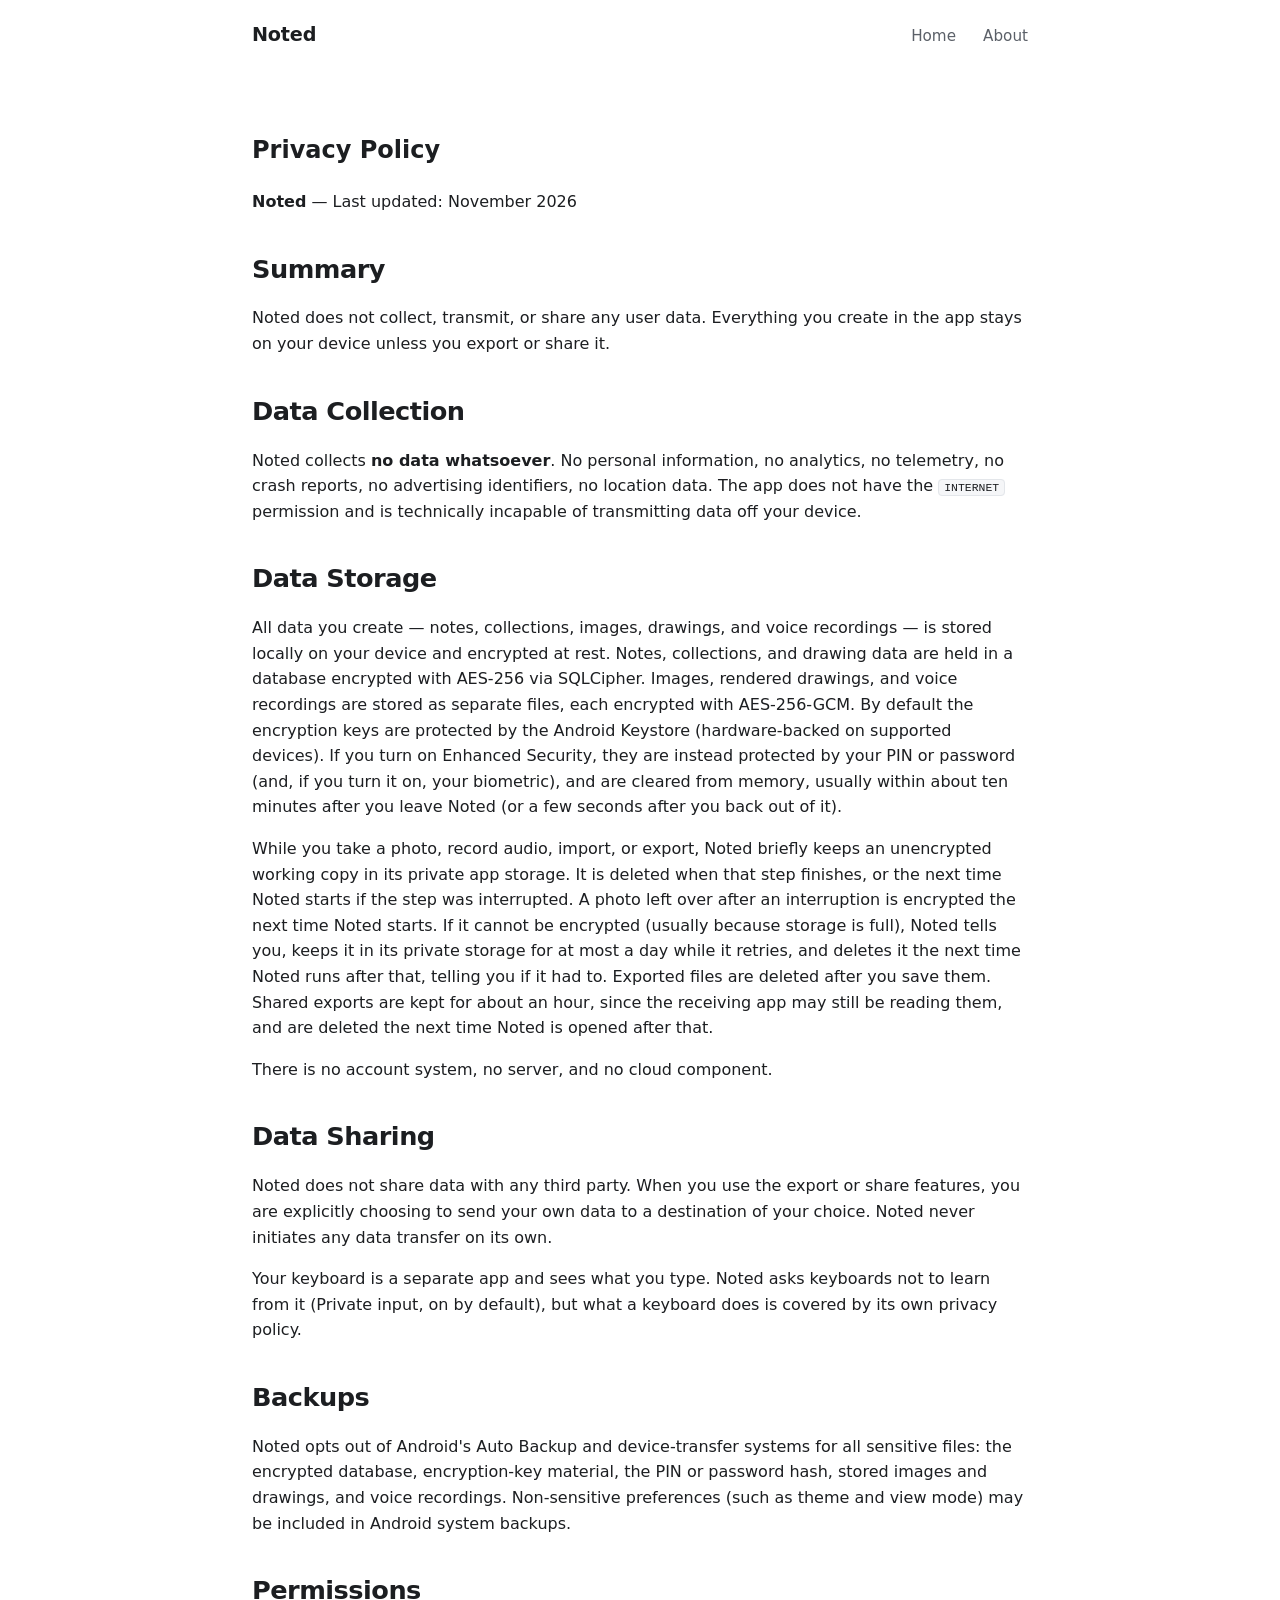
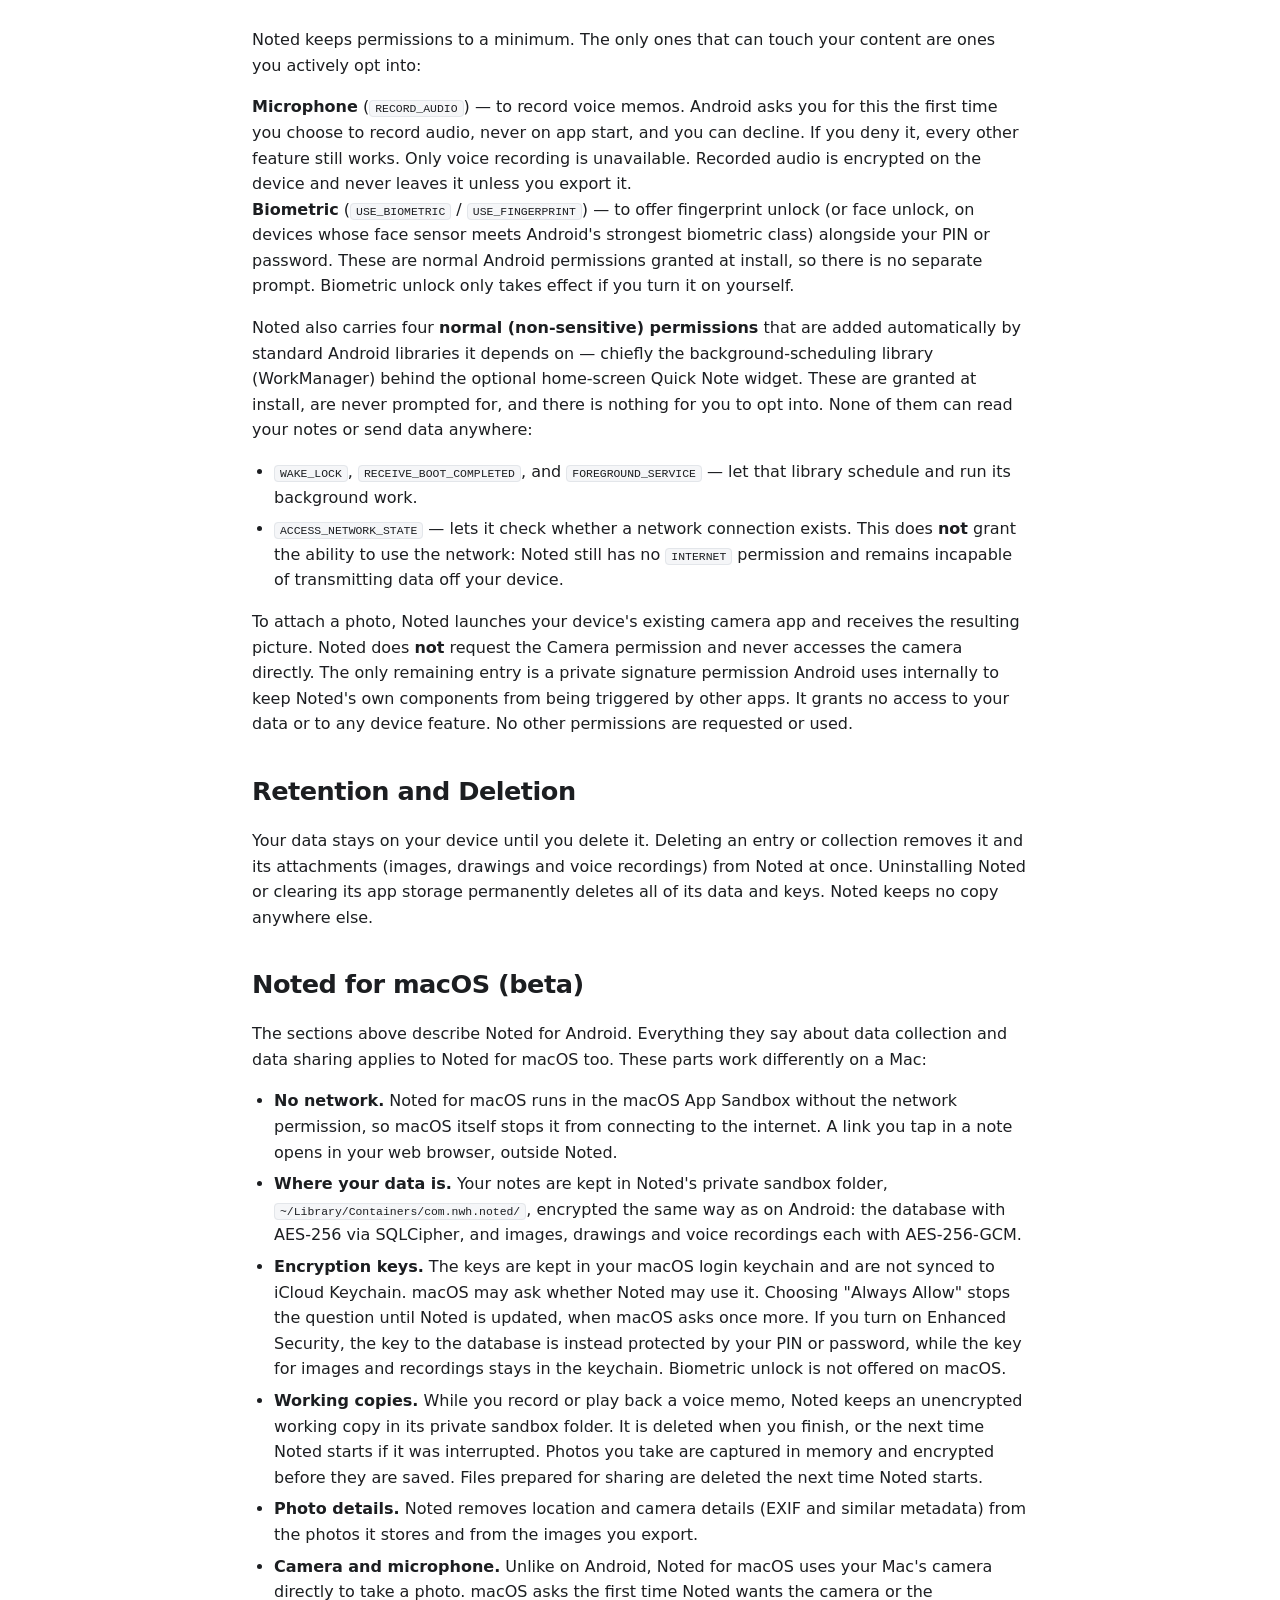
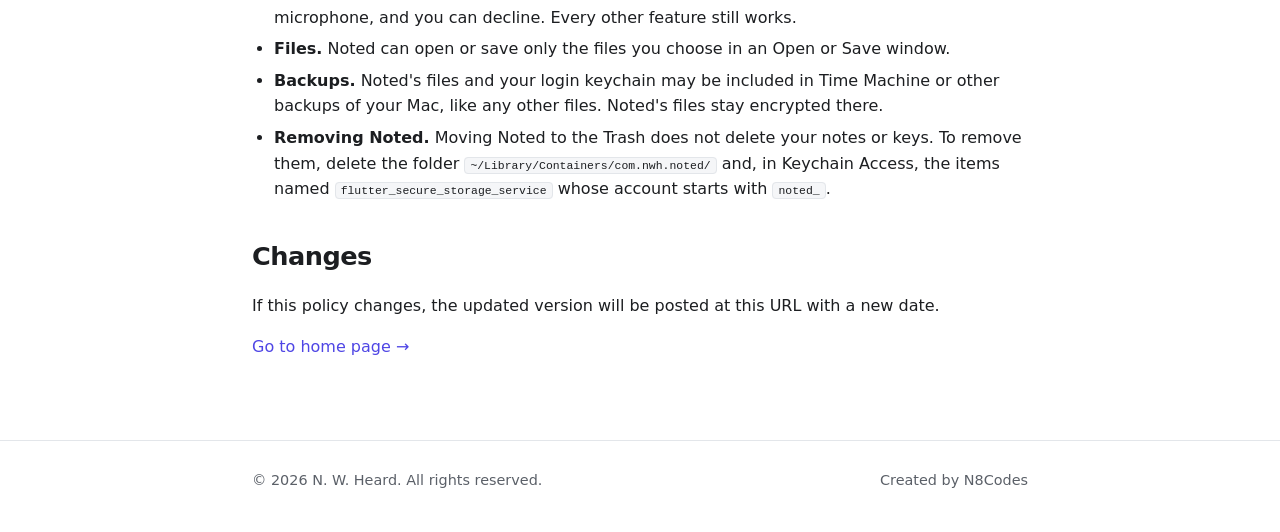
==== index.html @ 612a46be "Published the Noted for macOS beta and its privacy policy section" ====
<!DOCTYPE html>
<html lang="en">
<head>
    <meta charset="UTF-8">
    <meta name="viewport" content="width=device-width, initial-scale=1.0">
    <title>Noted - Privacy Policy</title>
    <meta name="description" content="Noted collects no data. Everything you create stays encrypted on your device — no analytics, no telemetry, no server, no cloud.">
    <link rel="icon" type="image/png" href="icon.png">
    <link rel="apple-touch-icon" href="icon.png">
    <meta name="theme-color" content="#4f46e5">
    <link rel="canonical" href="https://n8codes.github.io/noted-site/">
    <meta property="og:type" content="website">
    <meta property="og:site_name" content="Noted">
    <meta property="og:title" content="Noted — Privacy Policy">
    <meta property="og:description" content="Noted collects no data. Everything you create stays encrypted on your device — no analytics, no telemetry, no server, no cloud.">
    <meta property="og:url" content="https://n8codes.github.io/noted-site/">
    <link rel="stylesheet" href="styles.css">
</head>
<body>
    <header class="container">
        <nav class="nav">
            <a class="brand" href="home.html">Noted</a>
            <div class="links">
                <a href="home.html">Home</a>
                <a href="about.html">About</a>
            </div>
        </nav>
    </header>

    <main>
        <div class="container prose">
            <section>
                <h1>Privacy Policy</h1>
                <p><strong>Noted</strong> — Last updated: November 2026</p>

                <h2>Summary</h2>
                <p>Noted does not collect, transmit, or share any user data. Everything you create in the app stays on your device unless you export or share it.</p>

                <h2>Data Collection</h2>
                <p>Noted collects <strong>no data whatsoever</strong>. No personal information, no analytics, no telemetry, no crash reports, no advertising identifiers, no location data. The app does not have the <code>INTERNET</code> permission and is technically incapable of transmitting data off your device.</p>

                <h2>Data Storage</h2>
                <p>All data you create — notes, collections, images, drawings, and voice recordings — is stored locally on your device and encrypted at rest. Notes, collections, and drawing data are held in a database encrypted with AES-256 via SQLCipher. Images, rendered drawings, and voice recordings are stored as separate files, each encrypted with AES-256-GCM. By default the encryption keys are protected by the Android Keystore (hardware-backed on supported devices). If you turn on Enhanced Security, they are instead protected by your PIN or password (and, if you turn it on, your biometric), and are cleared from memory, usually within about ten minutes after you leave Noted (or a few seconds after you back out of it).</p>
                <p>While you take a photo, record audio, import, or export, Noted briefly keeps an unencrypted working copy in its private app storage. It is deleted when that step finishes, or the next time Noted starts if the step was interrupted. A photo left over after an interruption is encrypted the next time Noted starts. If it cannot be encrypted (usually because storage is full), Noted tells you, keeps it in its private storage for at most a day while it retries, and deletes it the next time Noted runs after that, telling you if it had to. Exported files are deleted after you save them. Shared exports are kept for about an hour, since the receiving app may still be reading them, and are deleted the next time Noted is opened after that.</p>
                <p>There is no account system, no server, and no cloud component.</p>

                <h2>Data Sharing</h2>
                <p>Noted does not share data with any third party. When you use the export or share features, you are explicitly choosing to send your own data to a destination of your choice. Noted never initiates any data transfer on its own.</p>
                <p>Your keyboard is a separate app and sees what you type. Noted asks keyboards not to learn from it (Private input, on by default), but what a keyboard does is covered by its own privacy policy.</p>

                <h2>Backups</h2>
                <p>Noted opts out of Android's Auto Backup and device-transfer systems for all sensitive files: the encrypted database, encryption-key material, the PIN or password hash, stored images and drawings, and voice recordings. Non-sensitive preferences (such as theme and view mode) may be included in Android system backups.</p>

                <h2>Permissions</h2>
                <p>Noted keeps permissions to a minimum. The only ones that can touch your content are ones you actively opt into:</p>
                <p><strong>Microphone</strong> (<code>RECORD_AUDIO</code>) — to record voice memos. Android asks you for this the first time you choose to record audio, never on app start, and you can decline. If you deny it, every other feature still works. Only voice recording is unavailable. Recorded audio is encrypted on the device and never leaves it unless you export it.<br>
                <strong>Biometric</strong> (<code>USE_BIOMETRIC</code> / <code>USE_FINGERPRINT</code>) — to offer fingerprint unlock (or face unlock, on devices whose face sensor meets Android's strongest biometric class) alongside your PIN or password. These are normal Android permissions granted at install, so there is no separate prompt. Biometric unlock only takes effect if you turn it on yourself.</p>
                <p>Noted also carries four <strong>normal (non-sensitive) permissions</strong> that are added automatically by standard Android libraries it depends on — chiefly the background-scheduling library (WorkManager) behind the optional home-screen Quick Note widget. These are granted at install, are never prompted for, and there is nothing for you to opt into. None of them can read your notes or send data anywhere:</p>
                <ul>
                    <li><code>WAKE_LOCK</code>, <code>RECEIVE_BOOT_COMPLETED</code>, and <code>FOREGROUND_SERVICE</code> — let that library schedule and run its background work.</li>
                    <li><code>ACCESS_NETWORK_STATE</code> — lets it check whether a network connection exists. This does <strong>not</strong> grant the ability to use the network: Noted still has no <code>INTERNET</code> permission and remains incapable of transmitting data off your device.</li>
                </ul>
                <p>To attach a photo, Noted launches your device's existing camera app and receives the resulting picture. Noted does <strong>not</strong> request the Camera permission and never accesses the camera directly. The only remaining entry is a private signature permission Android uses internally to keep Noted's own components from being triggered by other apps. It grants no access to your data or to any device feature. No other permissions are requested or used.</p>

                <h2>Retention and Deletion</h2>
                <p>Your data stays on your device until you delete it. Deleting an entry or collection removes it and its attachments (images, drawings and voice recordings) from Noted at once. Uninstalling Noted or clearing its app storage permanently deletes all of its data and keys. Noted keeps no copy anywhere else.</p>

                <h2>Noted for macOS (beta)</h2>
                <p>The sections above describe Noted for Android. Everything they say about data collection and data sharing applies to Noted for macOS too. These parts work differently on a Mac:</p>
                <ul>
                    <li><strong>No network.</strong> Noted for macOS runs in the macOS App Sandbox without the network permission, so macOS itself stops it from connecting to the internet. A link you tap in a note opens in your web browser, outside Noted.</li>
                    <li><strong>Where your data is.</strong> Your notes are kept in Noted's private sandbox folder, <code>~/Library/Containers/com.nwh.noted/</code>, encrypted the same way as on Android: the database with AES-256 via SQLCipher, and images, drawings and voice recordings each with AES-256-GCM.</li>
                    <li><strong>Encryption keys.</strong> The keys are kept in your macOS login keychain and are not synced to iCloud Keychain. macOS may ask whether Noted may use it. Choosing "Always Allow" stops the question until Noted is updated, when macOS asks once more. If you turn on Enhanced Security, the key to the database is instead protected by your PIN or password, while the key for images and recordings stays in the keychain. Biometric unlock is not offered on macOS.</li>
                    <li><strong>Working copies.</strong> While you record or play back a voice memo, Noted keeps an unencrypted working copy in its private sandbox folder. It is deleted when you finish, or the next time Noted starts if it was interrupted. Photos you take are captured in memory and encrypted before they are saved. Files prepared for sharing are deleted the next time Noted starts.</li>
                    <li><strong>Photo details.</strong> Noted removes location and camera details (EXIF and similar metadata) from the photos it stores and from the images you export.</li>
                    <li><strong>Camera and microphone.</strong> Unlike on Android, Noted for macOS uses your Mac's camera directly to take a photo. macOS asks the first time Noted wants the camera or the microphone, and you can decline. Every other feature still works.</li>
                    <li><strong>Files.</strong> Noted can open or save only the files you choose in an Open or Save window.</li>
                    <li><strong>Backups.</strong> Noted's files and your login keychain may be included in Time Machine or other backups of your Mac, like any other files. Noted's files stay encrypted there.</li>
                    <li><strong>Removing Noted.</strong> Moving Noted to the Trash does not delete your notes or keys. To remove them, delete the folder <code>~/Library/Containers/com.nwh.noted/</code> and, in Keychain Access, the items named <code>flutter_secure_storage_service</code> whose account starts with <code>noted_</code>.</li>
                </ul>

                <h2>Changes</h2>
                <p>If this policy changes, the updated version will be posted at this URL with a new date.</p>

                <p><a href="home.html">Go to home page →</a></p>
            </section>
        </div>
    </main>

    <footer>
        <div class="container">
            <span>© 2026 N. W. Heard. All rights reserved.</span>
            <span>Created by N8Codes</span>
        </div>
    </footer>
</body>
</html>
---- styles.css ----
/* Noted — shared styles for the home and about pages.
   Dependency-free (no fonts, scripts, or trackers fetched from third parties),
   in keeping with Noted's privacy-first, local-only philosophy. */

:root {
    --bg: #ffffff;
    --bg-soft: #f5f6f8;
    --bg-card: #ffffff;
    --text: #1c1e21;
    --text-soft: #5b6068;
    --border: #e3e6ea;
    --accent: #4f46e5;
    --accent-hover: #4338ca;
    --accent-contrast: #ffffff;
    --shadow: 0 1px 3px rgba(0, 0, 0, 0.06), 0 8px 24px rgba(0, 0, 0, 0.04);
    --radius: 12px;
    --maxw: 820px;
}

@media (prefers-color-scheme: dark) {
    :root {
        --bg: #16181c;
        --bg-soft: #1d2025;
        --bg-card: #1f2228;
        --text: #e9eaec;
        --text-soft: #a4abb5;
        --border: #2d3138;
        --accent: #818cf8;
        --accent-hover: #a5b0fb;
        --accent-contrast: #16181c;
        --shadow: 0 1px 3px rgba(0, 0, 0, 0.4), 0 8px 24px rgba(0, 0, 0, 0.3);
    }
}

* { box-sizing: border-box; }

html { -webkit-text-size-adjust: 100%; }

body {
    font-family: -apple-system, BlinkMacSystemFont, "Segoe UI", system-ui, sans-serif;
    background: var(--bg);
    color: var(--text);
    line-height: 1.6;
    margin: 0;
    padding: 0;
    -webkit-font-smoothing: antialiased;
}

a { color: var(--accent); text-decoration: none; }
a:hover { text-decoration: underline; }

.container {
    max-width: var(--maxw);
    margin: 0 auto;
    padding: 0 22px;
}

/* ---- Top nav ---- */
.nav {
    display: flex;
    align-items: center;
    justify-content: space-between;
    padding: 20px 0;
    flex-wrap: wrap;
    gap: 12px;
}
.nav .brand {
    font-weight: 700;
    font-size: 1.2rem;
    color: var(--text);
    letter-spacing: -0.01em;
}
.nav .brand:hover { text-decoration: none; }
.nav .links a {
    color: var(--text-soft);
    margin-left: 22px;
    font-size: 0.95rem;
}
.nav .links a:first-child { margin-left: 0; }
.nav .links a:hover { color: var(--accent); text-decoration: none; }

/* ---- Hero ---- */
.hero {
    text-align: center;
    padding: 56px 0 40px;
}
.hero h1 {
    font-size: clamp(2.1rem, 5vw, 3rem);
    line-height: 1.1;
    letter-spacing: -0.03em;
    margin: 0 0 16px;
}
.hero .tagline {
    font-size: clamp(1.05rem, 2.5vw, 1.3rem);
    color: var(--text-soft);
    max-width: 600px;
    margin: 0 auto 14px;
}
.badge {
    display: inline-block;
    font-size: 0.78rem;
    font-weight: 600;
    letter-spacing: 0.04em;
    text-transform: uppercase;
    color: var(--accent);
    background: color-mix(in srgb, var(--accent) 12%, transparent);
    border: 1px solid color-mix(in srgb, var(--accent) 30%, transparent);
    padding: 4px 12px;
    border-radius: 999px;
    margin-bottom: 22px;
}

/* ---- Download buttons ---- */
.downloads {
    display: flex;
    gap: 14px;
    justify-content: center;
    align-items: center;
    flex-wrap: wrap;
    margin: 30px 0 8px;
}
.btn {
    display: inline-flex;
    align-items: center;
    gap: 10px;
    background: var(--accent);
    color: var(--accent-contrast);
    font-weight: 600;
    font-size: 1rem;
    padding: 13px 24px;
    border-radius: var(--radius);
    border: 1px solid transparent;
    transition: background 0.15s ease, transform 0.05s ease;
}
.btn:hover { background: var(--accent-hover); text-decoration: none; }
.btn:active { transform: translateY(1px); }
.btn svg { width: 20px; height: 20px; flex: none; }
.btn.secondary {
    background: var(--bg-card);
    color: var(--text);
    border-color: var(--border);
}
.btn.secondary:hover { background: var(--bg-soft); }
.btn .sub { font-weight: 400; font-size: 0.8rem; opacity: 0.85; }
.btn.disabled {
    background: var(--bg-card);
    color: var(--text-soft);
    border-color: var(--border);
    cursor: not-allowed;
}
.btn.disabled:hover { background: var(--bg-card); }
.btn.disabled:active { transform: none; }

.note-line {
    text-align: center;
    color: var(--text-soft);
    font-size: 0.88rem;
    margin-top: 14px;
}

/* ---- Sections ---- */
section { padding: 40px 0; }
section.alt { background: var(--bg-soft); }
h2 {
    font-size: 1.6rem;
    letter-spacing: -0.02em;
    margin: 0 0 8px;
}
.section-intro {
    color: var(--text-soft);
    margin: 0 auto 28px;
    max-width: 620px;
}
.center { text-align: center; }

/* ---- Feature grid ---- */
.features {
    display: grid;
    grid-template-columns: repeat(auto-fit, minmax(230px, 1fr));
    gap: 18px;
}
.card {
    background: var(--bg-card);
    border: 1px solid var(--border);
    border-radius: var(--radius);
    padding: 22px;
    box-shadow: var(--shadow);
}
.card h3 {
    margin: 0 0 6px;
    font-size: 1.05rem;
}
.card p {
    margin: 0;
    color: var(--text-soft);
    font-size: 0.94rem;
}

/* ---- Prose (about) ---- */
.prose h2 { margin-top: 34px; }
.prose p { color: var(--text); }
.prose ul, .prose ol { color: var(--text); padding-left: 22px; }
.prose li { margin: 6px 0; }
code.hash { word-break: break-all; }
code {
    background: var(--bg-soft);
    border: 1px solid var(--border);
    padding: 1px 5px;
    border-radius: 4px;
    font-size: 0.88em;
}

/* ---- Footer ---- */
footer {
    border-top: 1px solid var(--border);
    margin-top: 24px;
    padding: 28px 0 40px;
    color: var(--text-soft);
    font-size: 0.9rem;
}
footer .container {
    display: flex;
    justify-content: space-between;
    align-items: center;
    flex-wrap: wrap;
    gap: 12px;
}
footer a { color: var(--text-soft); }
footer a:hover { color: var(--accent); }
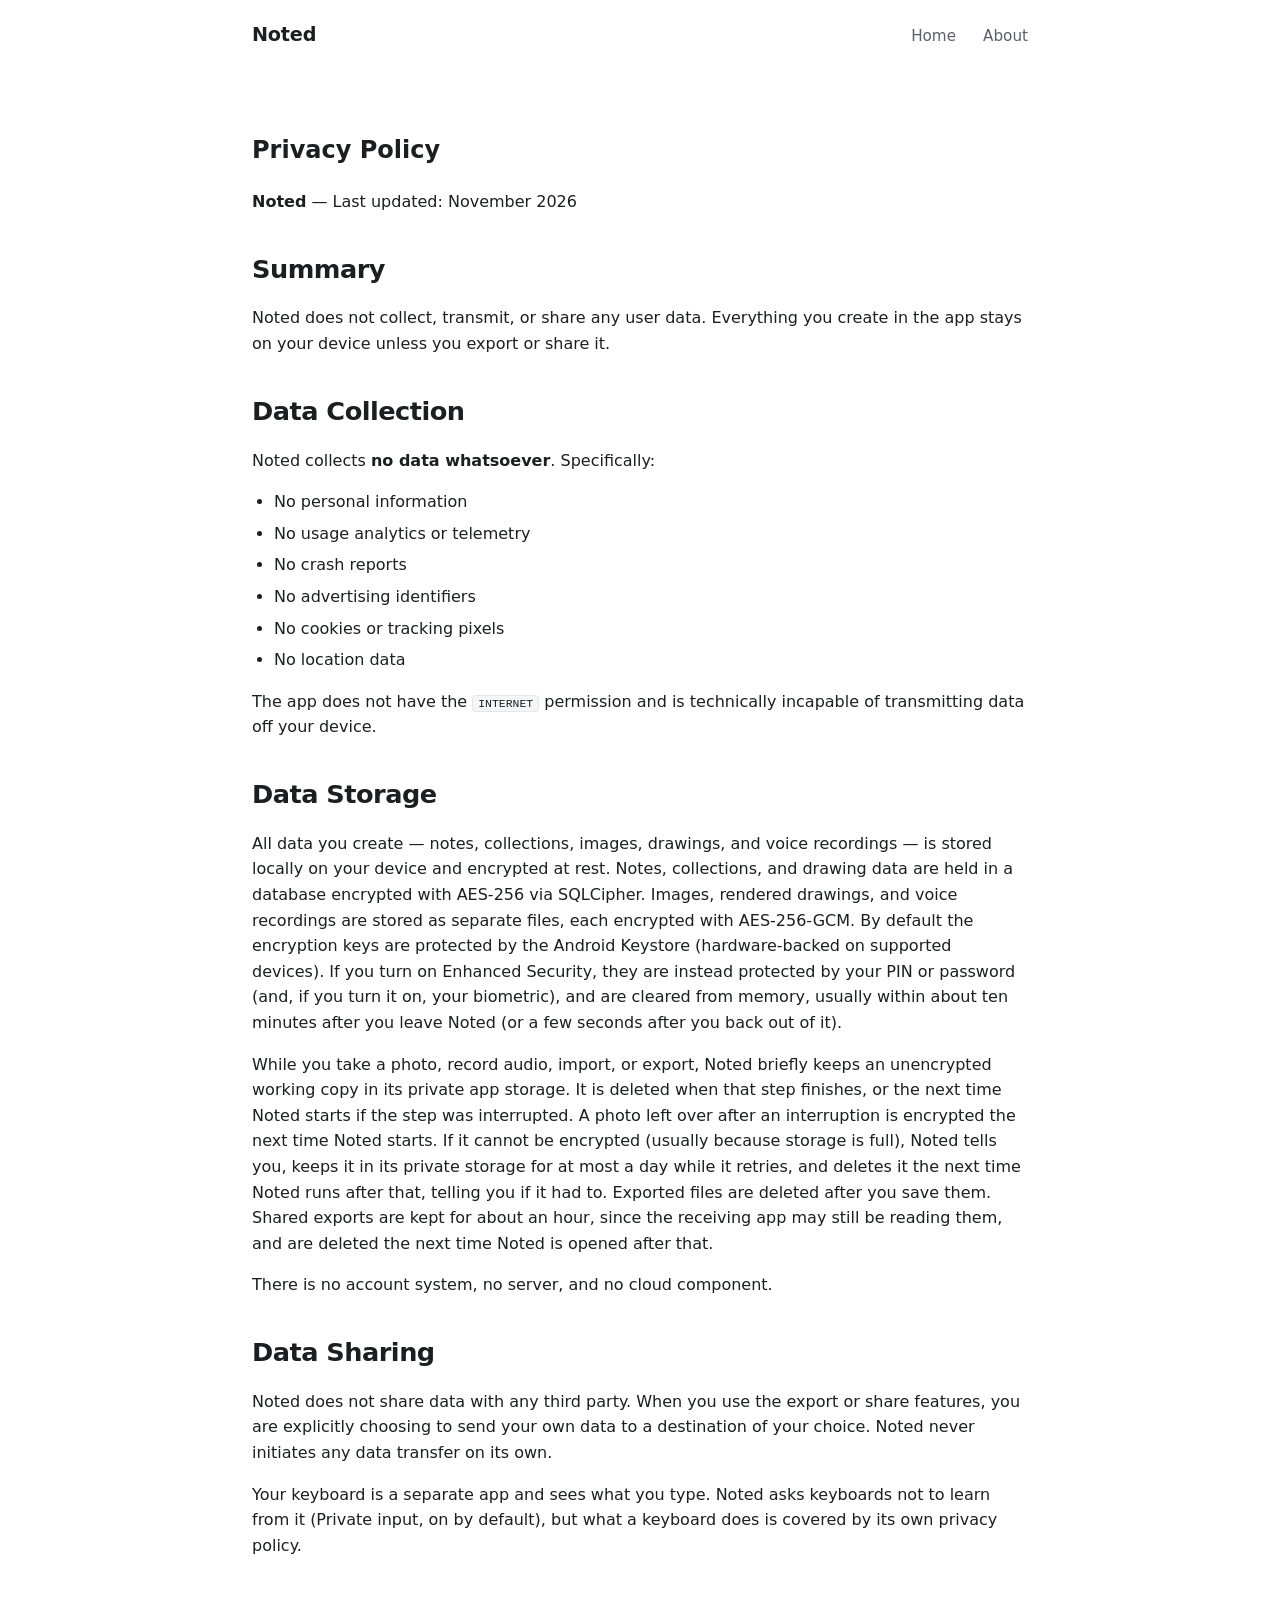
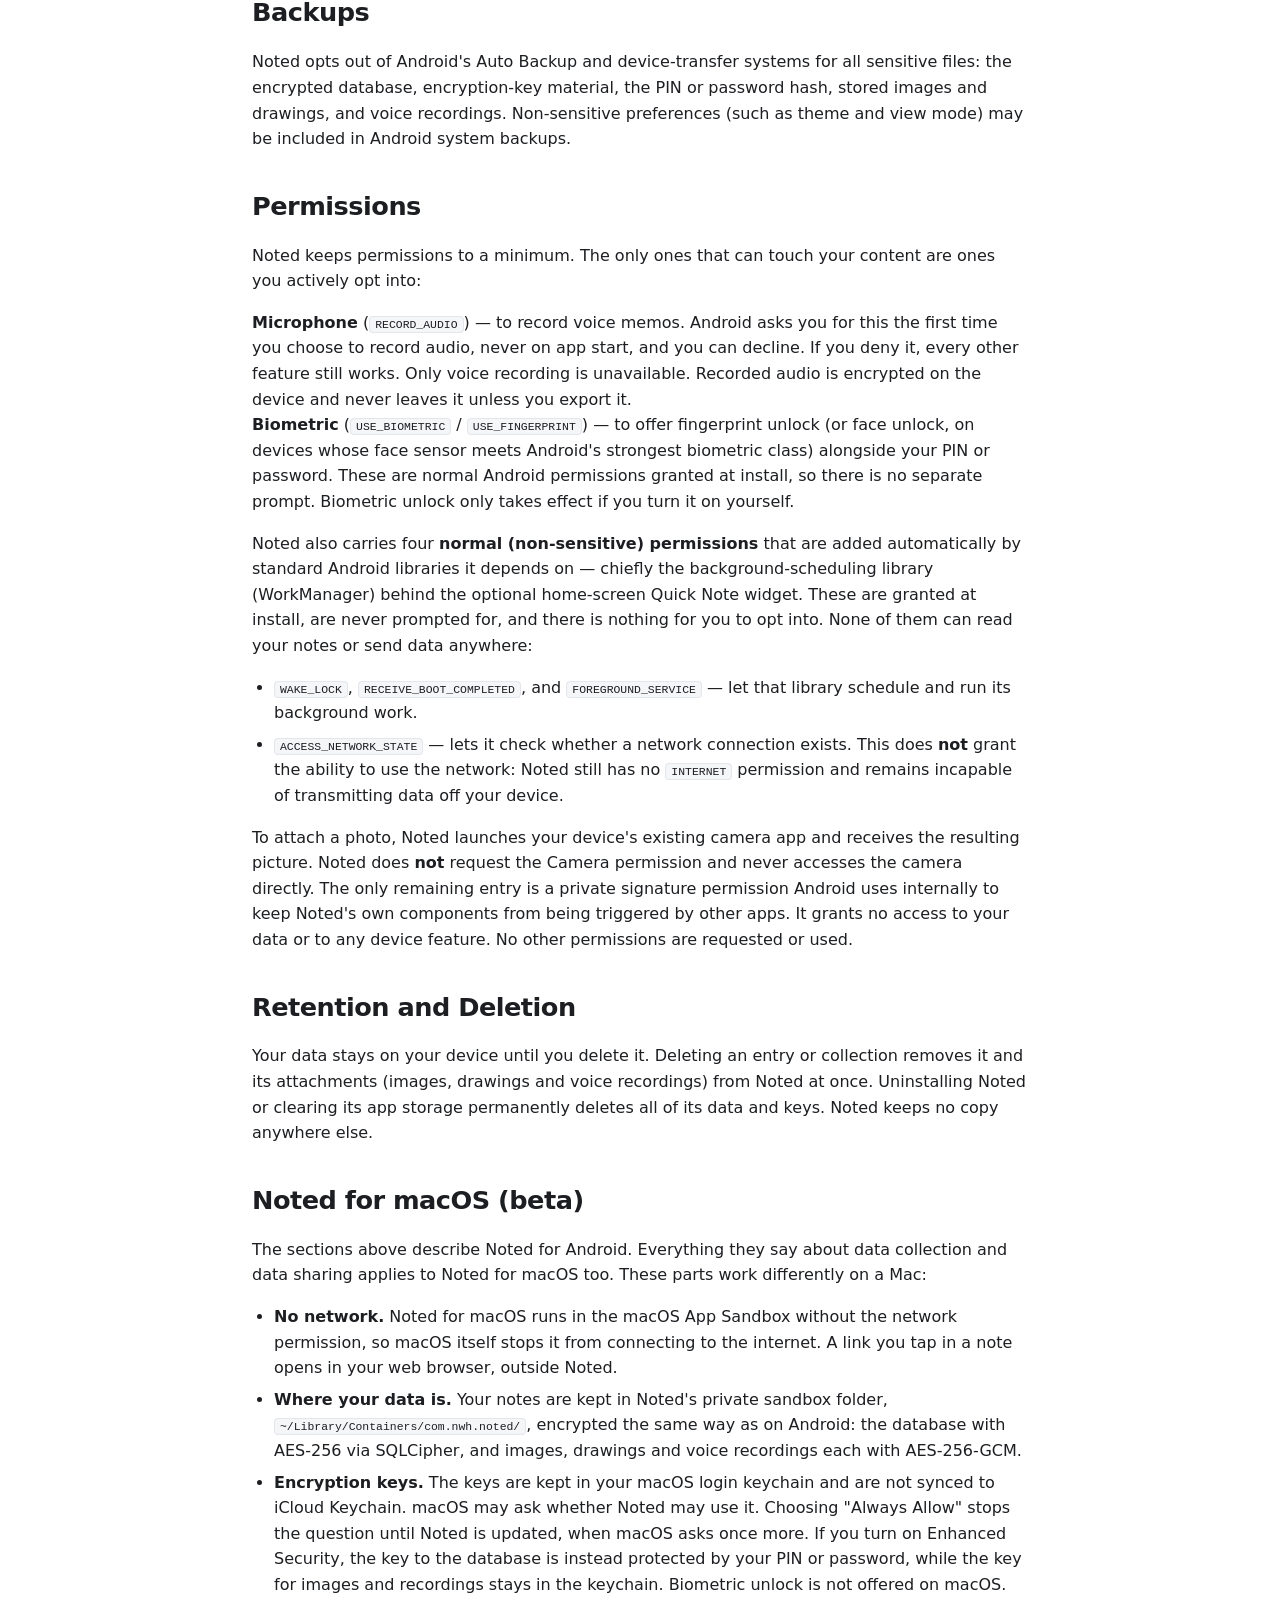
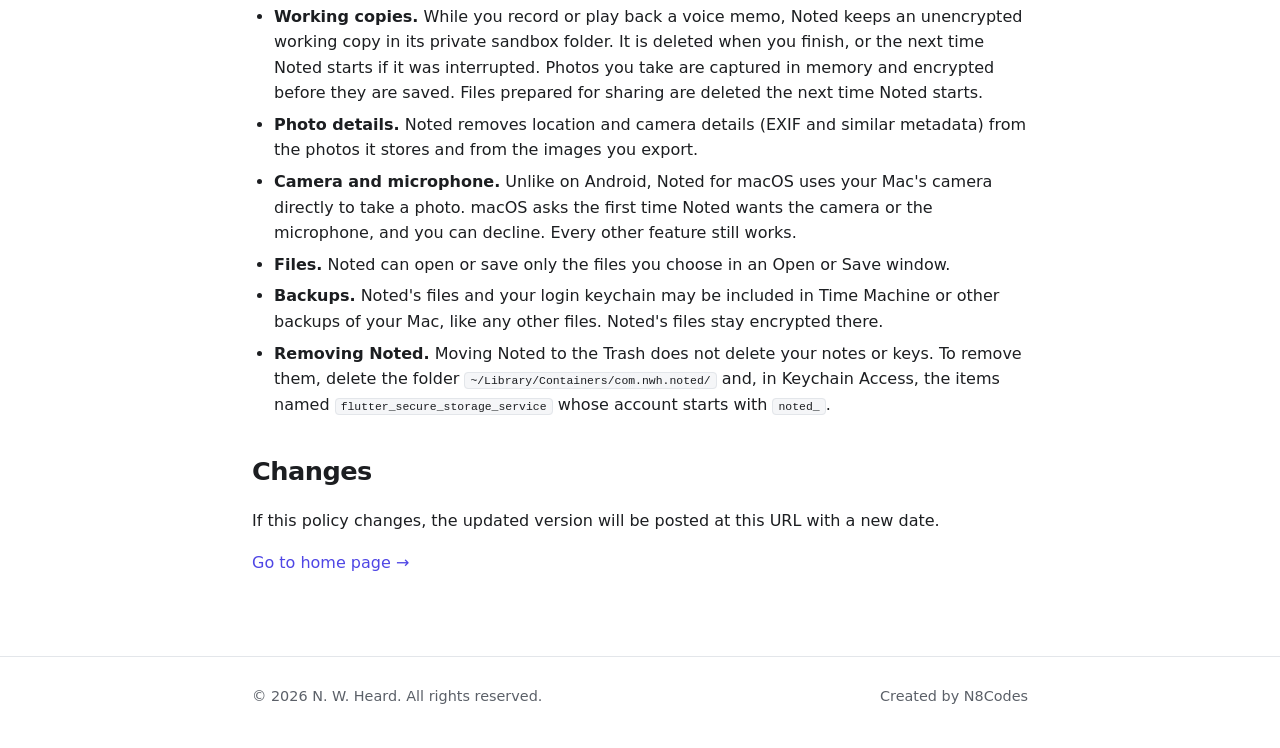
==== commit 6d495143: "Privacy markdown source back in sync with the served policy" ====
--- a/index.html
+++ b/index.html
@@ -37,7 +37,16 @@
                 <p>Noted does not collect, transmit, or share any user data. Everything you create in the app stays on your device unless you export or share it.</p>
 
                 <h2>Data Collection</h2>
-                <p>Noted collects <strong>no data whatsoever</strong>. No personal information, no analytics, no telemetry, no crash reports, no advertising identifiers, no location data. The app does not have the <code>INTERNET</code> permission and is technically incapable of transmitting data off your device.</p>
+                <p>Noted collects <strong>no data whatsoever</strong>. Specifically:</p>
+                <ul>
+                    <li>No personal information</li>
+                    <li>No usage analytics or telemetry</li>
+                    <li>No crash reports</li>
+                    <li>No advertising identifiers</li>
+                    <li>No cookies or tracking pixels</li>
+                    <li>No location data</li>
+                </ul>
+                <p>The app does not have the <code>INTERNET</code> permission and is technically incapable of transmitting data off your device.</p>
 
                 <h2>Data Storage</h2>
                 <p>All data you create — notes, collections, images, drawings, and voice recordings — is stored locally on your device and encrypted at rest. Notes, collections, and drawing data are held in a database encrypted with AES-256 via SQLCipher. Images, rendered drawings, and voice recordings are stored as separate files, each encrypted with AES-256-GCM. By default the encryption keys are protected by the Android Keystore (hardware-backed on supported devices). If you turn on Enhanced Security, they are instead protected by your PIN or password (and, if you turn it on, your biometric), and are cleared from memory, usually within about ten minutes after you leave Noted (or a few seconds after you back out of it).</p>
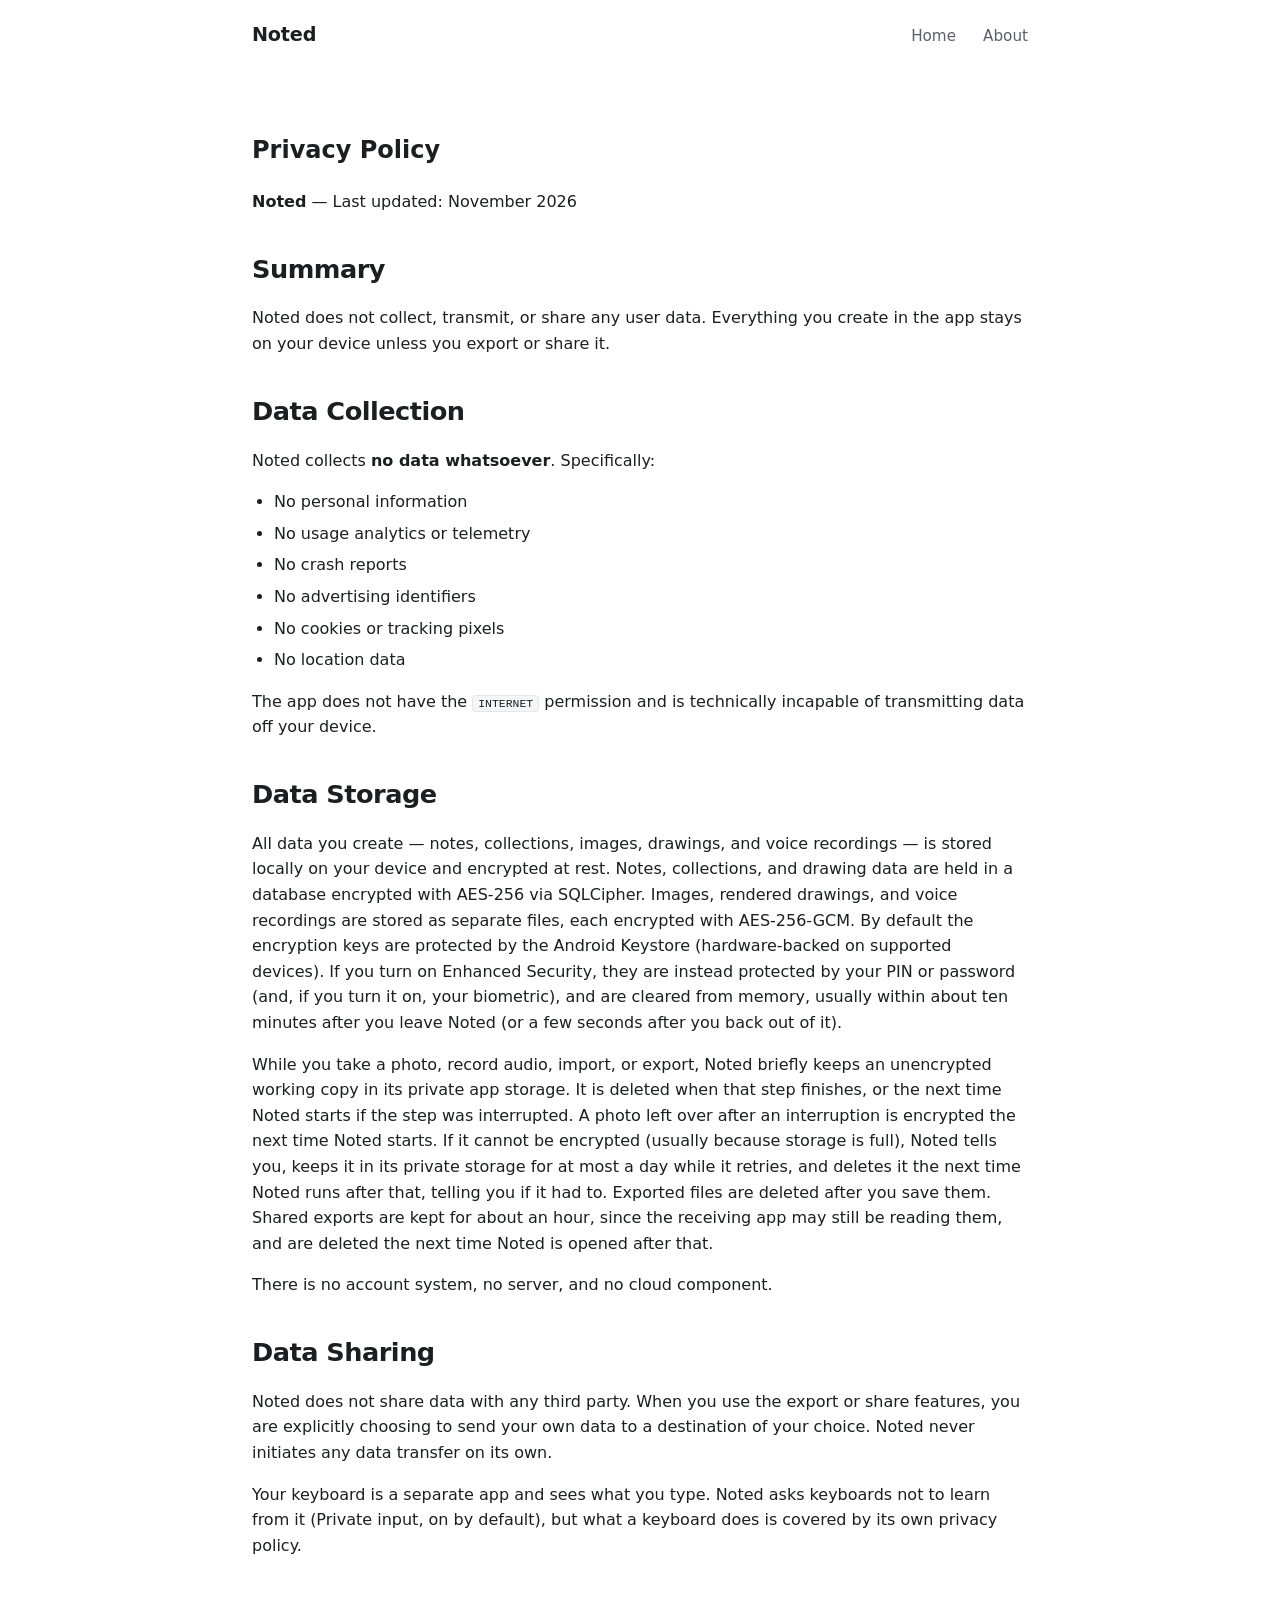
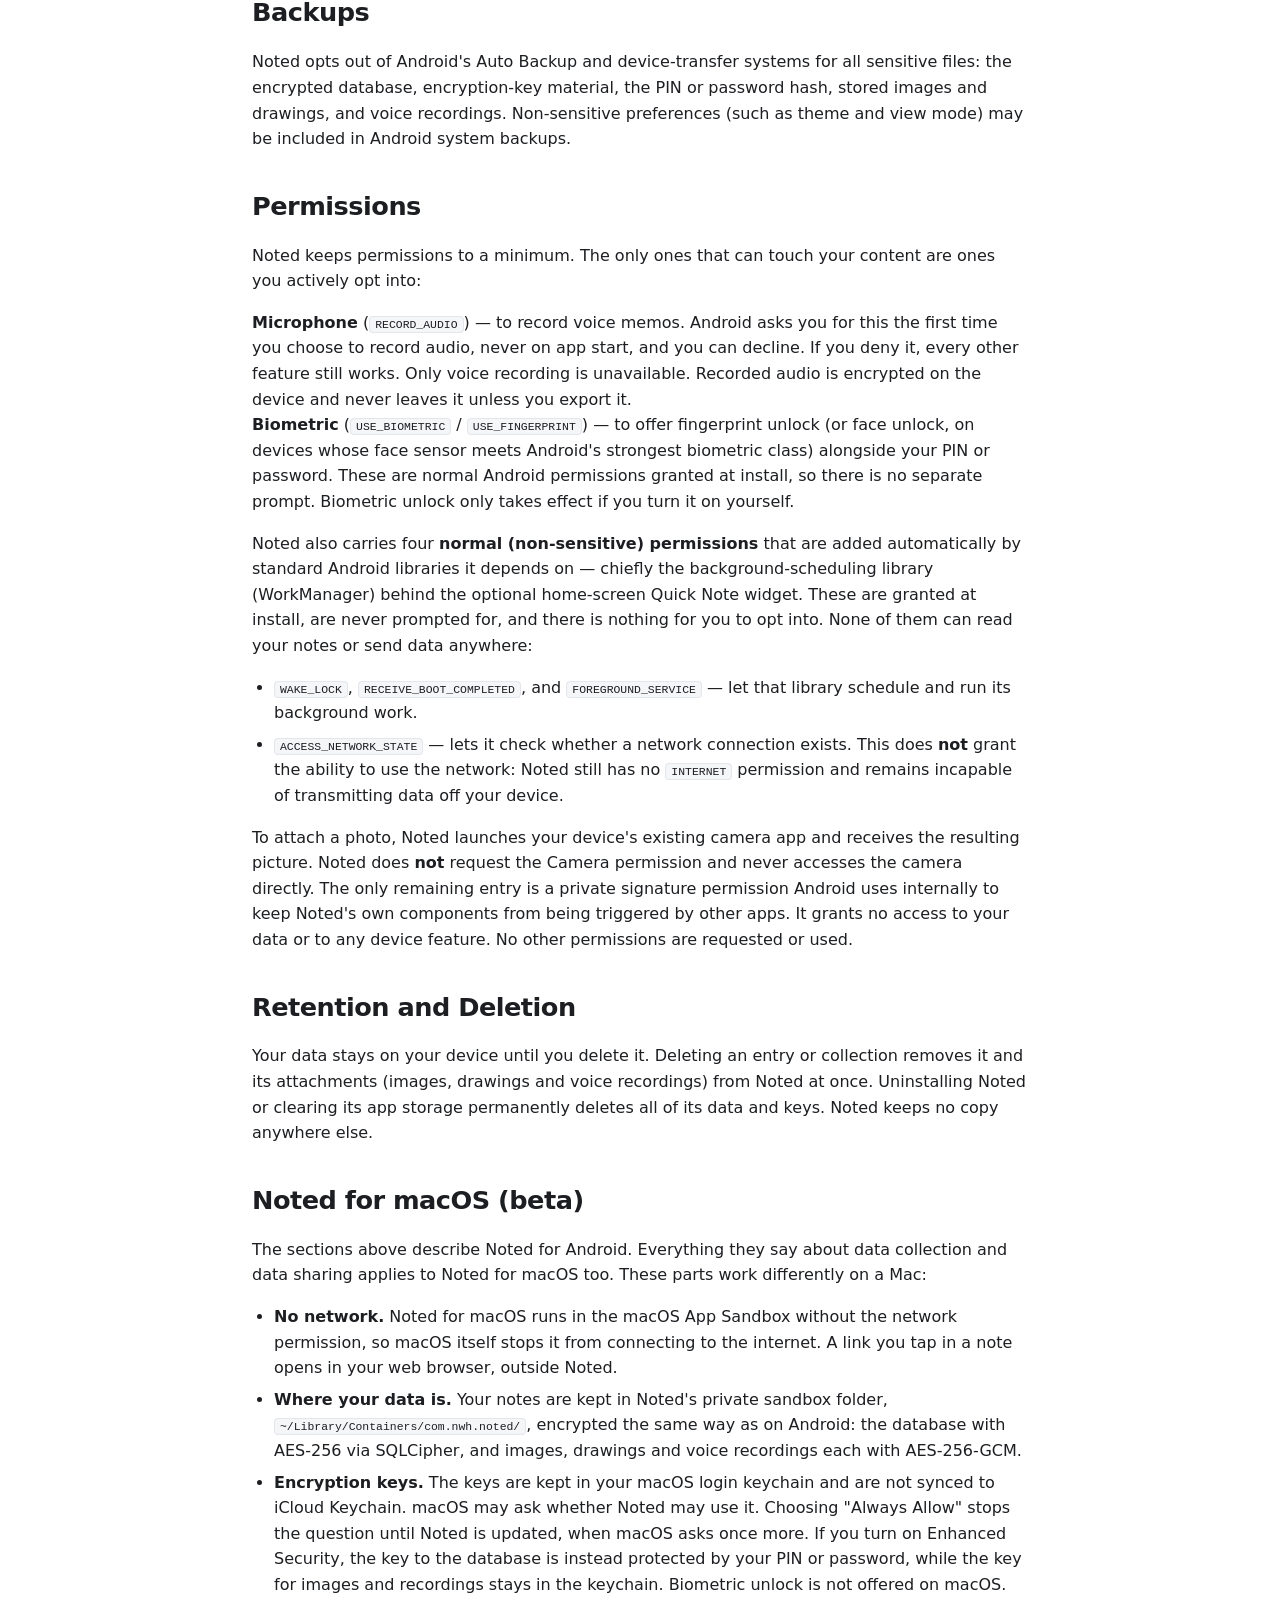
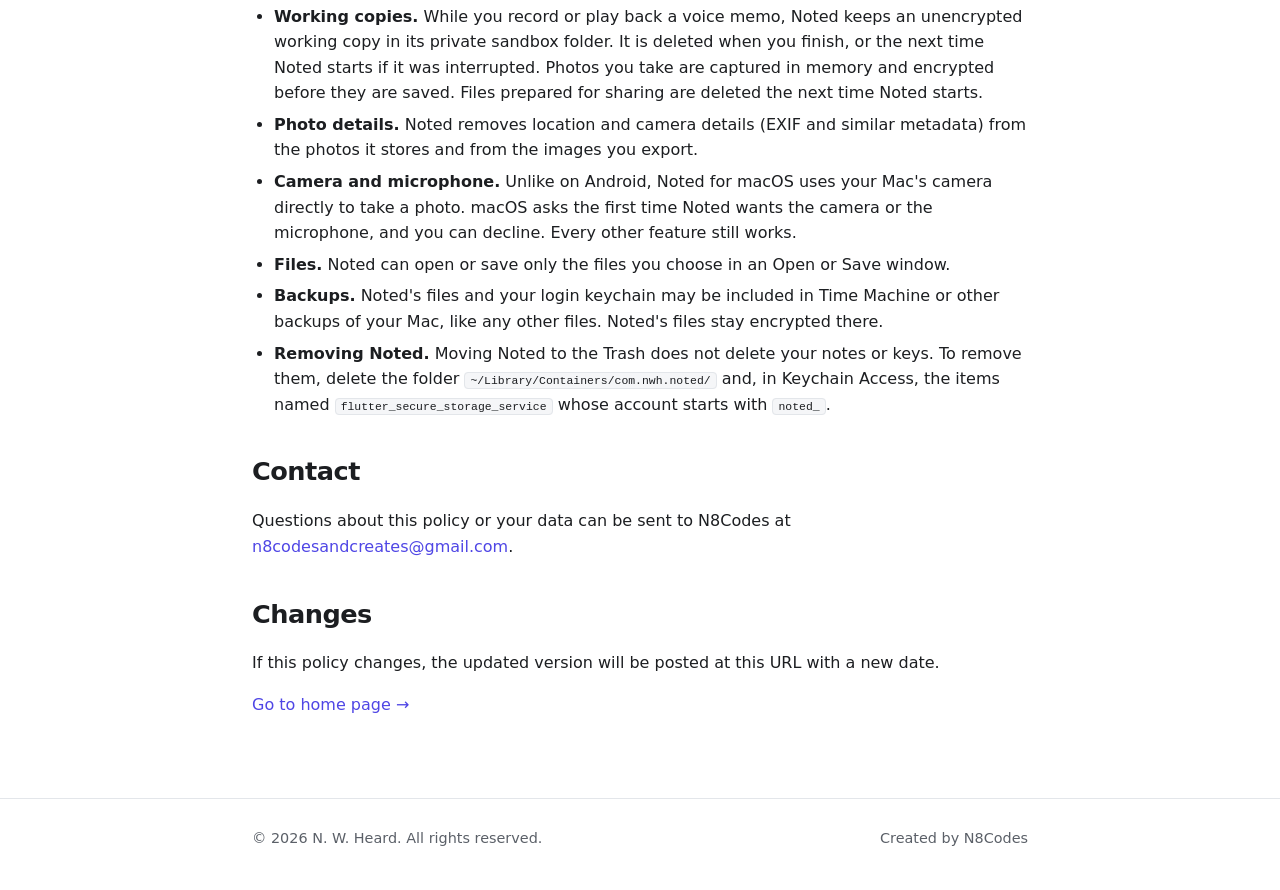
==== commit d2cbd5df: "Privacy policy: contact section" ====
--- a/index.html
+++ b/index.html
@@ -88,6 +88,9 @@
                     <li><strong>Removing Noted.</strong> Moving Noted to the Trash does not delete your notes or keys. To remove them, delete the folder <code>~/Library/Containers/com.nwh.noted/</code> and, in Keychain Access, the items named <code>flutter_secure_storage_service</code> whose account starts with <code>noted_</code>.</li>
                 </ul>
 
+                <h2>Contact</h2>
+                <p>Questions about this policy or your data can be sent to N8Codes at <a href="mailto:n8codesandcreates@gmail.com">n8codesandcreates@gmail.com</a>.</p>
+
                 <h2>Changes</h2>
                 <p>If this policy changes, the updated version will be posted at this URL with a new date.</p>
 
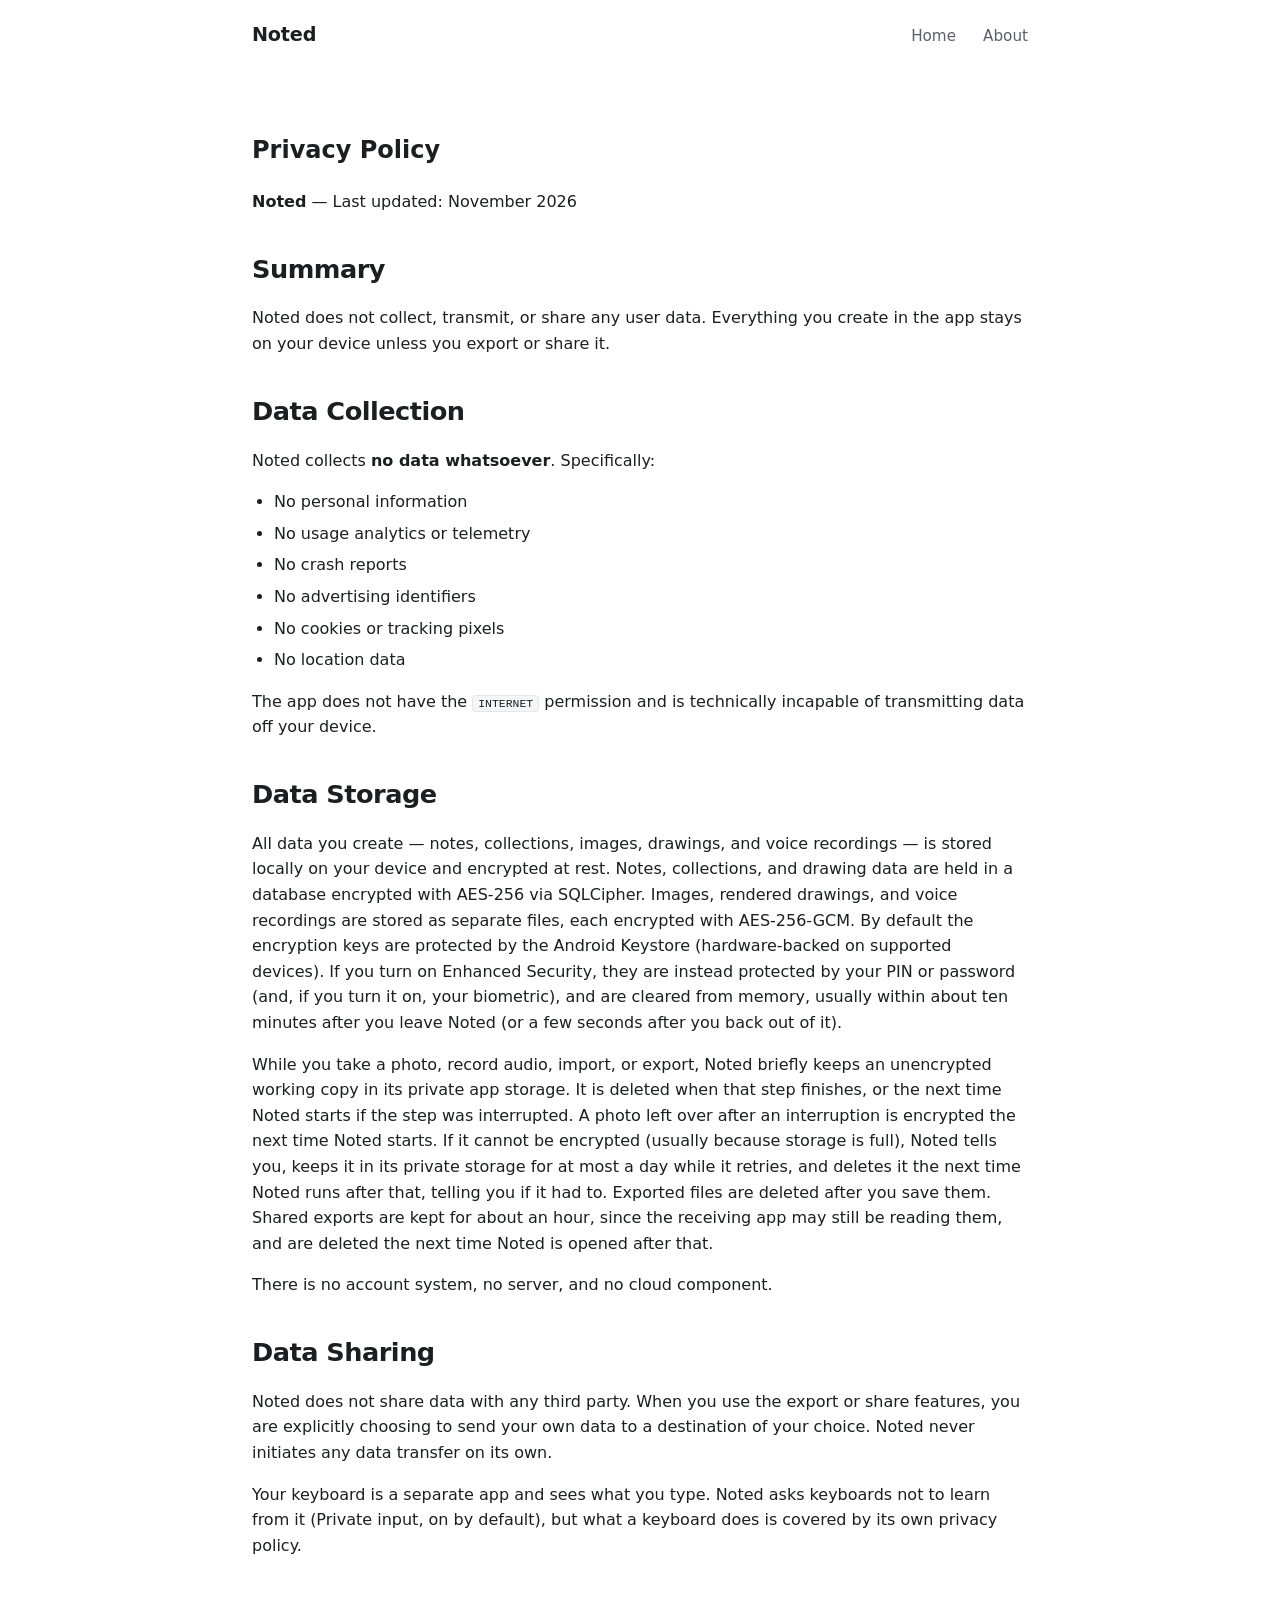
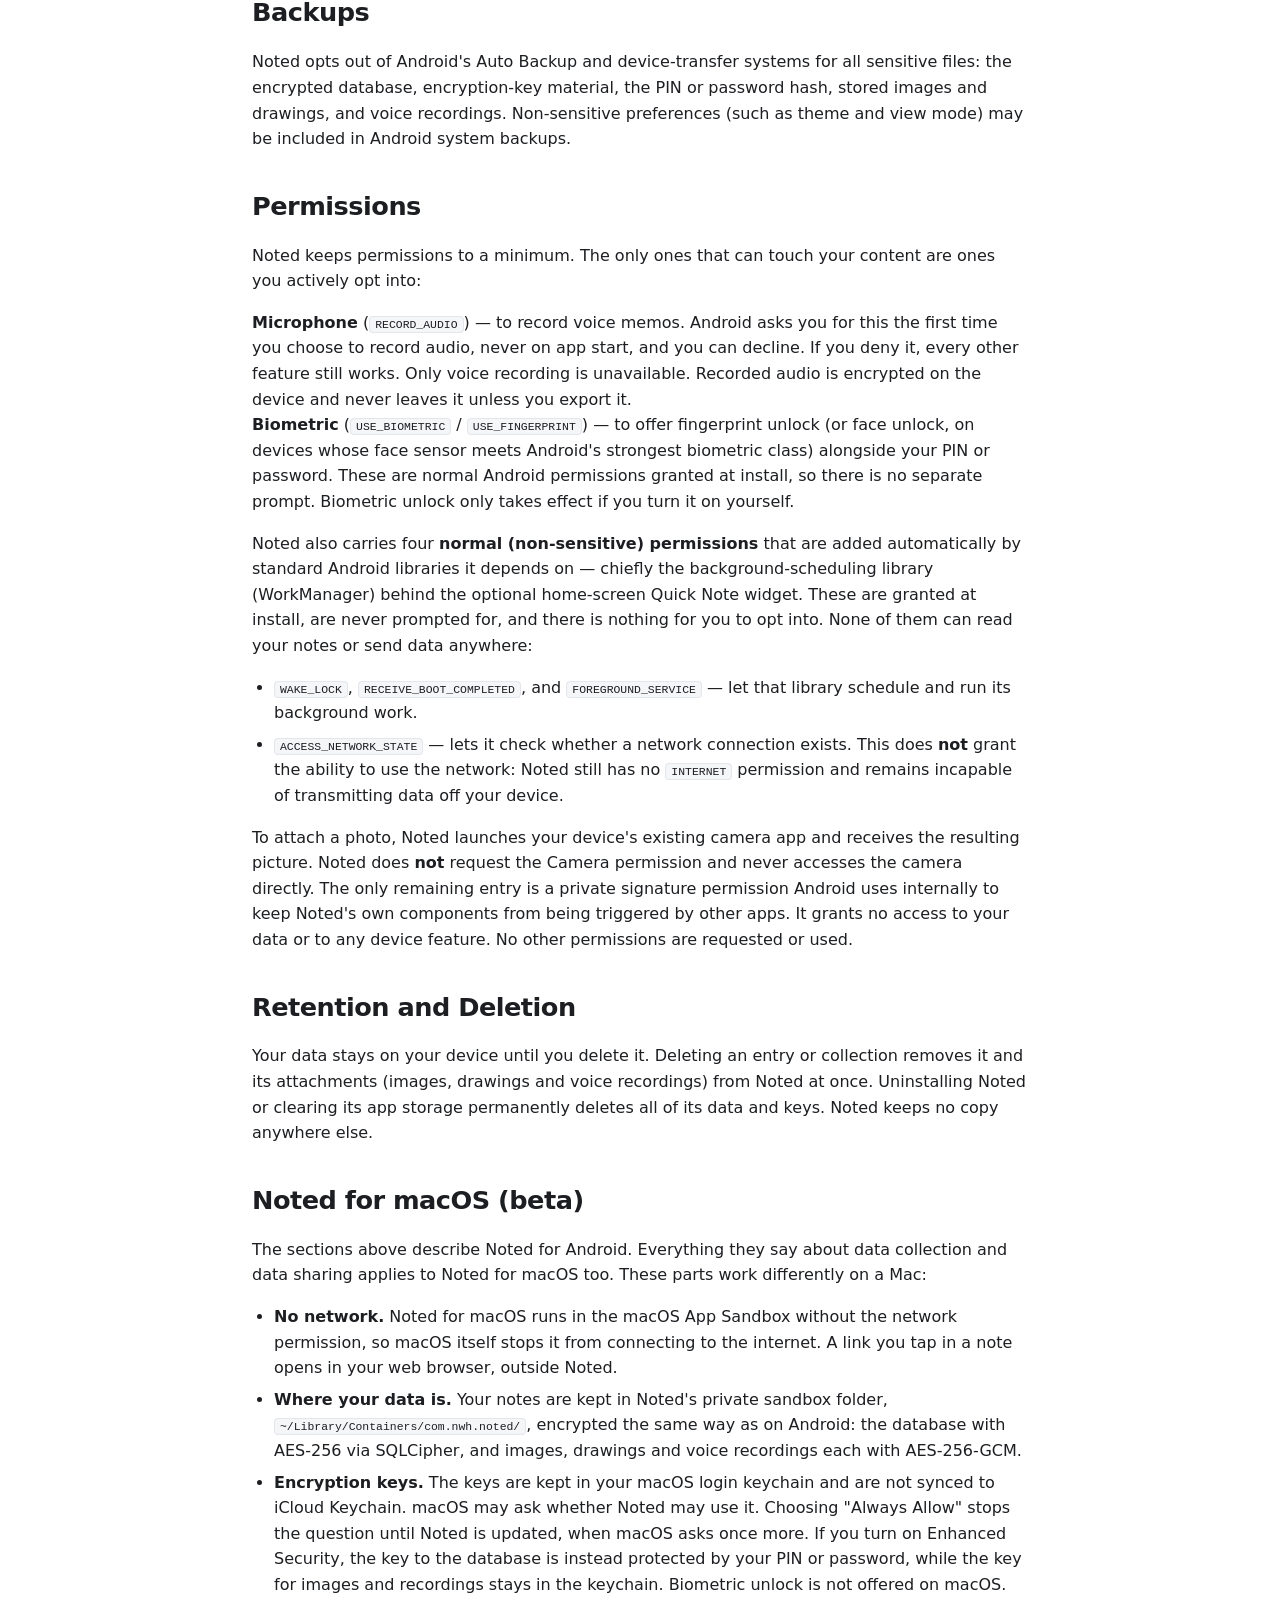
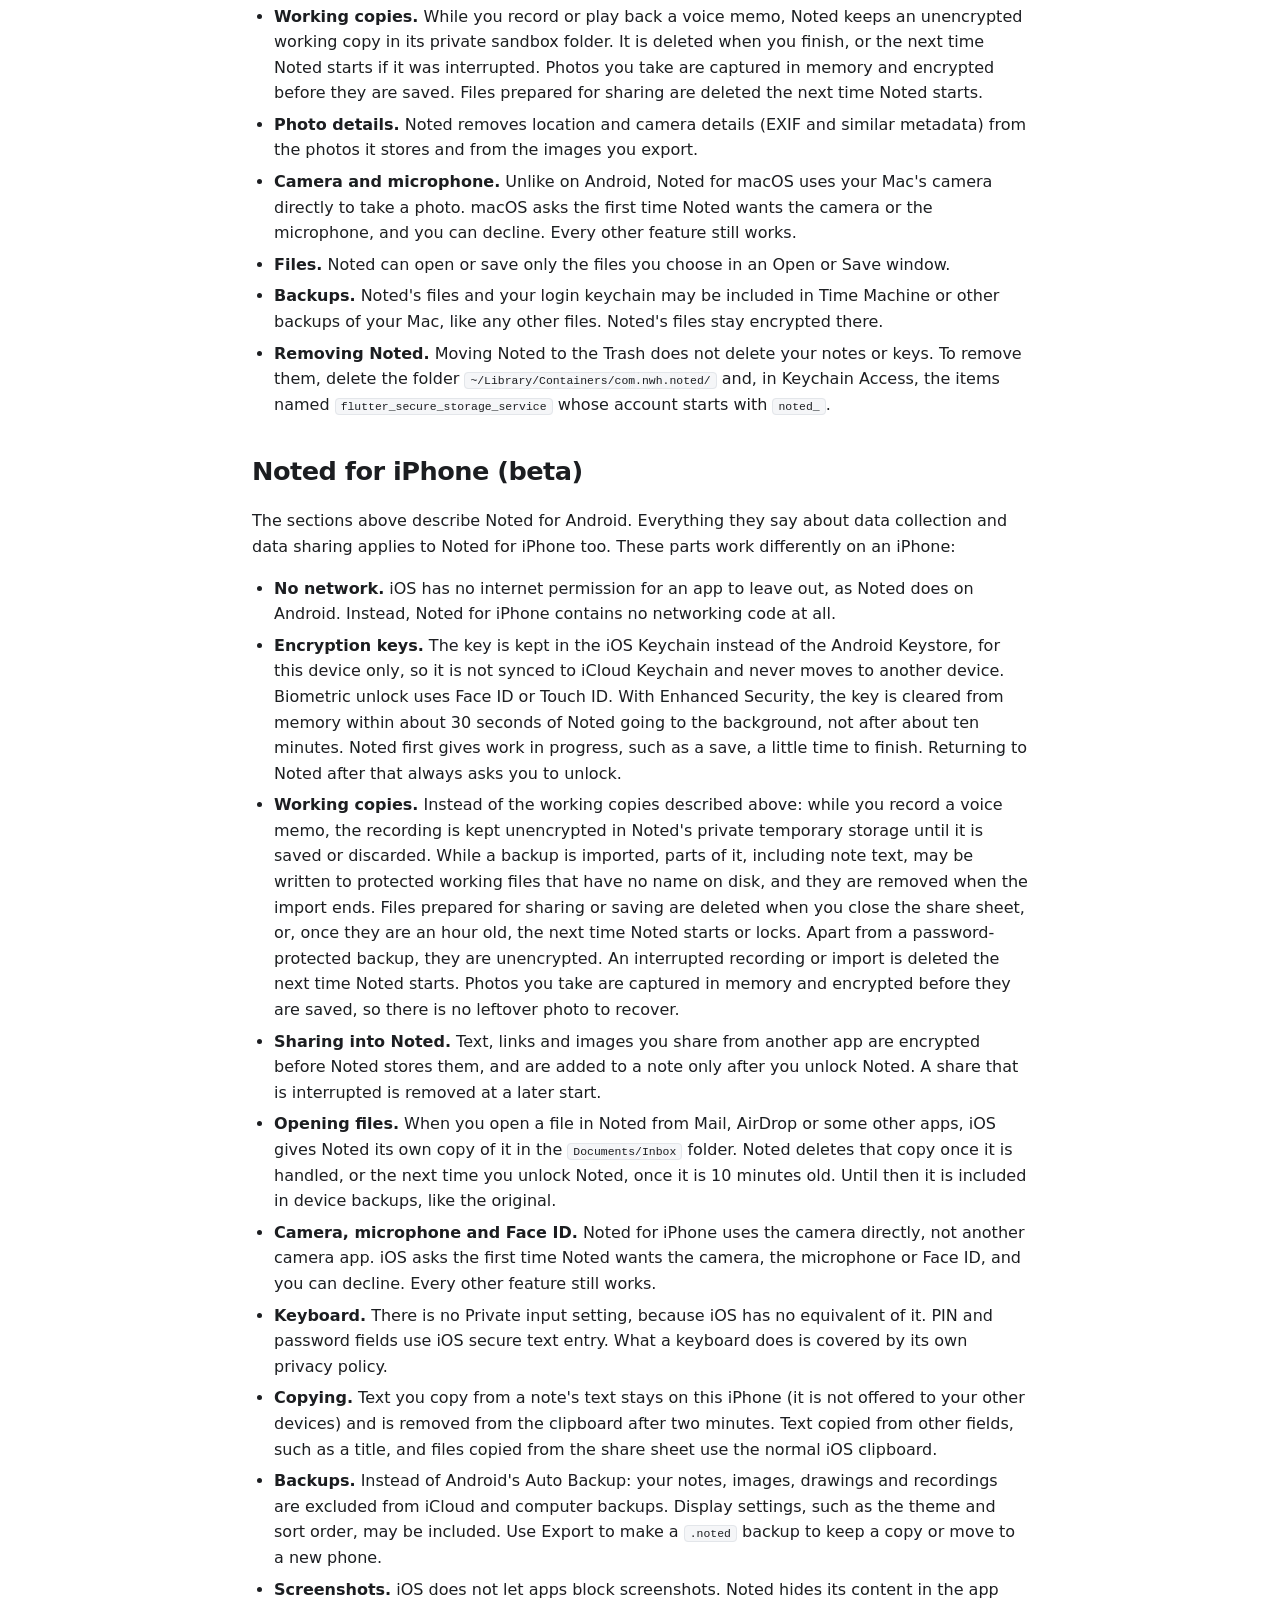
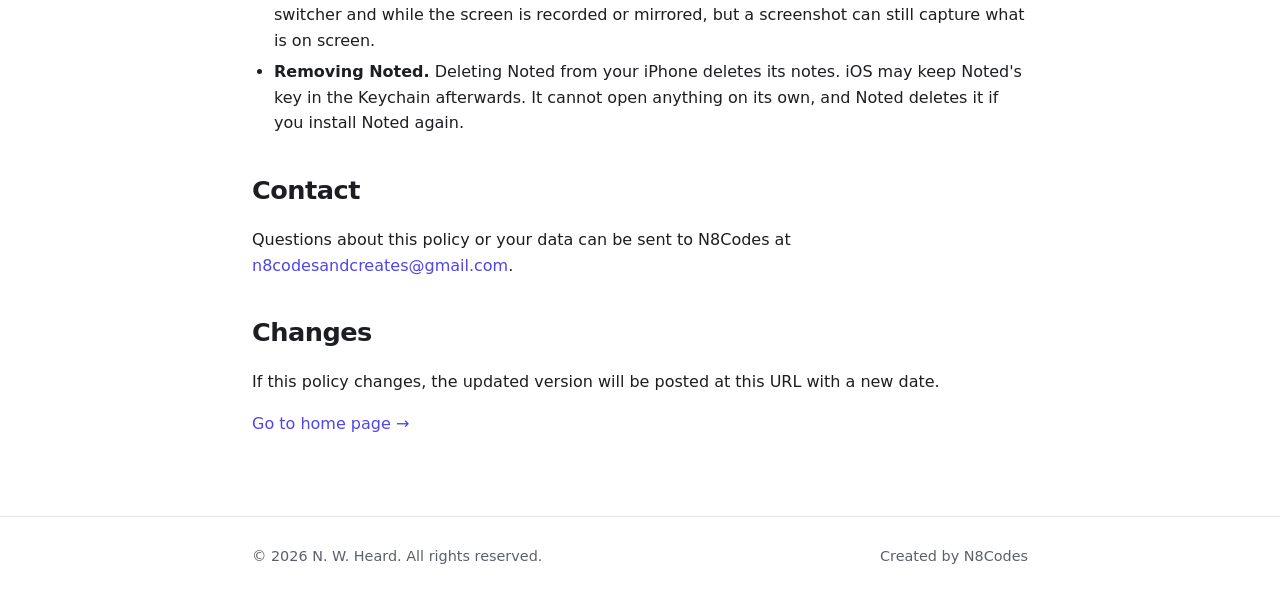
==== commit a2bcf4f0: "Privacy policy: Noted for iPhone (beta) section" ====
--- a/index.html
+++ b/index.html
@@ -88,6 +88,22 @@
                     <li><strong>Removing Noted.</strong> Moving Noted to the Trash does not delete your notes or keys. To remove them, delete the folder <code>~/Library/Containers/com.nwh.noted/</code> and, in Keychain Access, the items named <code>flutter_secure_storage_service</code> whose account starts with <code>noted_</code>.</li>
                 </ul>
 
+                <h2>Noted for iPhone (beta)</h2>
+                <p>The sections above describe Noted for Android. Everything they say about data collection and data sharing applies to Noted for iPhone too. These parts work differently on an iPhone:</p>
+                <ul>
+                    <li><strong>No network.</strong> iOS has no internet permission for an app to leave out, as Noted does on Android. Instead, Noted for iPhone contains no networking code at all.</li>
+                    <li><strong>Encryption keys.</strong> The key is kept in the iOS Keychain instead of the Android Keystore, for this device only, so it is not synced to iCloud Keychain and never moves to another device. Biometric unlock uses Face ID or Touch ID. With Enhanced Security, the key is cleared from memory within about 30 seconds of Noted going to the background, not after about ten minutes. Noted first gives work in progress, such as a save, a little time to finish. Returning to Noted after that always asks you to unlock.</li>
+                    <li><strong>Working copies.</strong> Instead of the working copies described above: while you record a voice memo, the recording is kept unencrypted in Noted's private temporary storage until it is saved or discarded. While a backup is imported, parts of it, including note text, may be written to protected working files that have no name on disk, and they are removed when the import ends. Files prepared for sharing or saving are deleted when you close the share sheet, or, once they are an hour old, the next time Noted starts or locks. Apart from a password-protected backup, they are unencrypted. An interrupted recording or import is deleted the next time Noted starts. Photos you take are captured in memory and encrypted before they are saved, so there is no leftover photo to recover.</li>
+                    <li><strong>Sharing into Noted.</strong> Text, links and images you share from another app are encrypted before Noted stores them, and are added to a note only after you unlock Noted. A share that is interrupted is removed at a later start.</li>
+                    <li><strong>Opening files.</strong> When you open a file in Noted from Mail, AirDrop or some other apps, iOS gives Noted its own copy of it in the <code>Documents/Inbox</code> folder. Noted deletes that copy once it is handled, or the next time you unlock Noted, once it is 10 minutes old. Until then it is included in device backups, like the original.</li>
+                    <li><strong>Camera, microphone and Face ID.</strong> Noted for iPhone uses the camera directly, not another camera app. iOS asks the first time Noted wants the camera, the microphone or Face ID, and you can decline. Every other feature still works.</li>
+                    <li><strong>Keyboard.</strong> There is no Private input setting, because iOS has no equivalent of it. PIN and password fields use iOS secure text entry. What a keyboard does is covered by its own privacy policy.</li>
+                    <li><strong>Copying.</strong> Text you copy from a note's text stays on this iPhone (it is not offered to your other devices) and is removed from the clipboard after two minutes. Text copied from other fields, such as a title, and files copied from the share sheet use the normal iOS clipboard.</li>
+                    <li><strong>Backups.</strong> Instead of Android's Auto Backup: your notes, images, drawings and recordings are excluded from iCloud and computer backups. Display settings, such as the theme and sort order, may be included. Use Export to make a <code>.noted</code> backup to keep a copy or move to a new phone.</li>
+                    <li><strong>Screenshots.</strong> iOS does not let apps block screenshots. Noted hides its content in the app switcher and while the screen is recorded or mirrored, but a screenshot can still capture what is on screen.</li>
+                    <li><strong>Removing Noted.</strong> Deleting Noted from your iPhone deletes its notes. iOS may keep Noted's key in the Keychain afterwards. It cannot open anything on its own, and Noted deletes it if you install Noted again.</li>
+                </ul>
+
                 <h2>Contact</h2>
                 <p>Questions about this policy or your data can be sent to N8Codes at <a href="mailto:n8codesandcreates@gmail.com">n8codesandcreates@gmail.com</a>.</p>
 
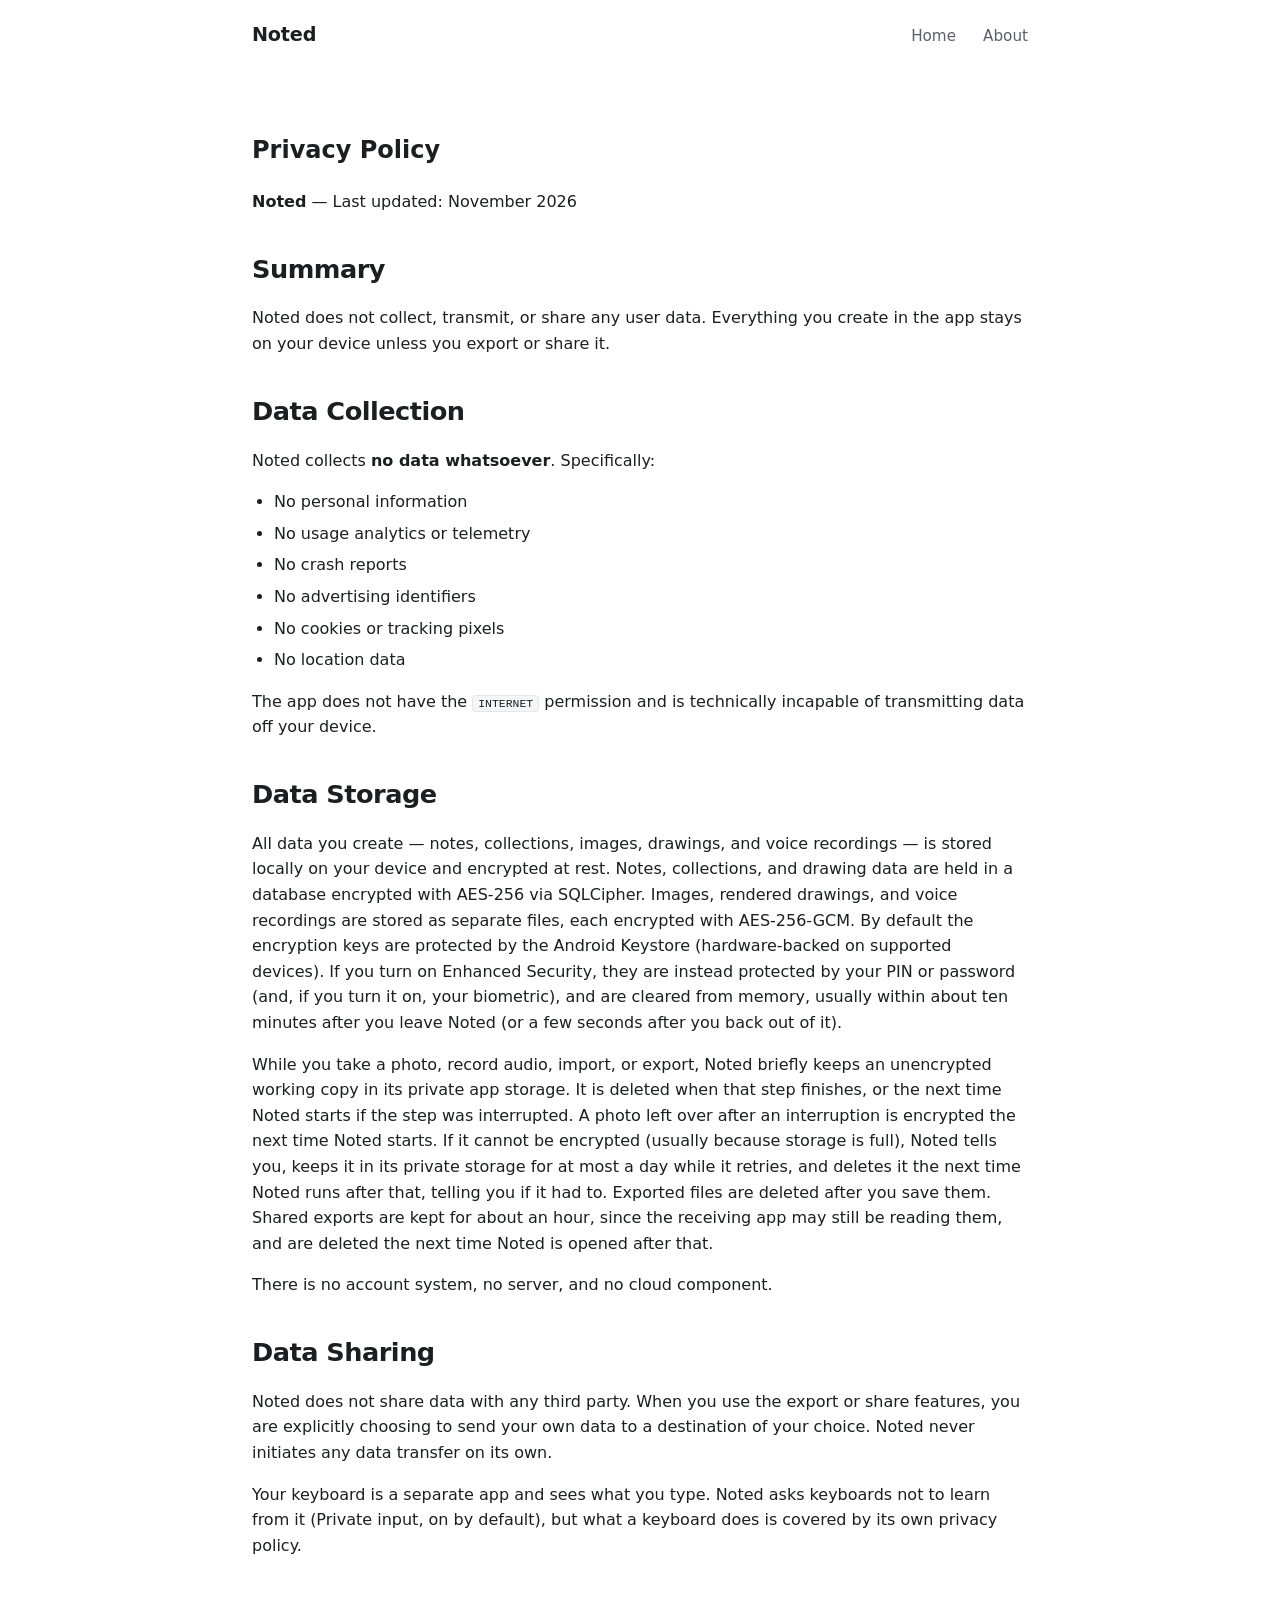
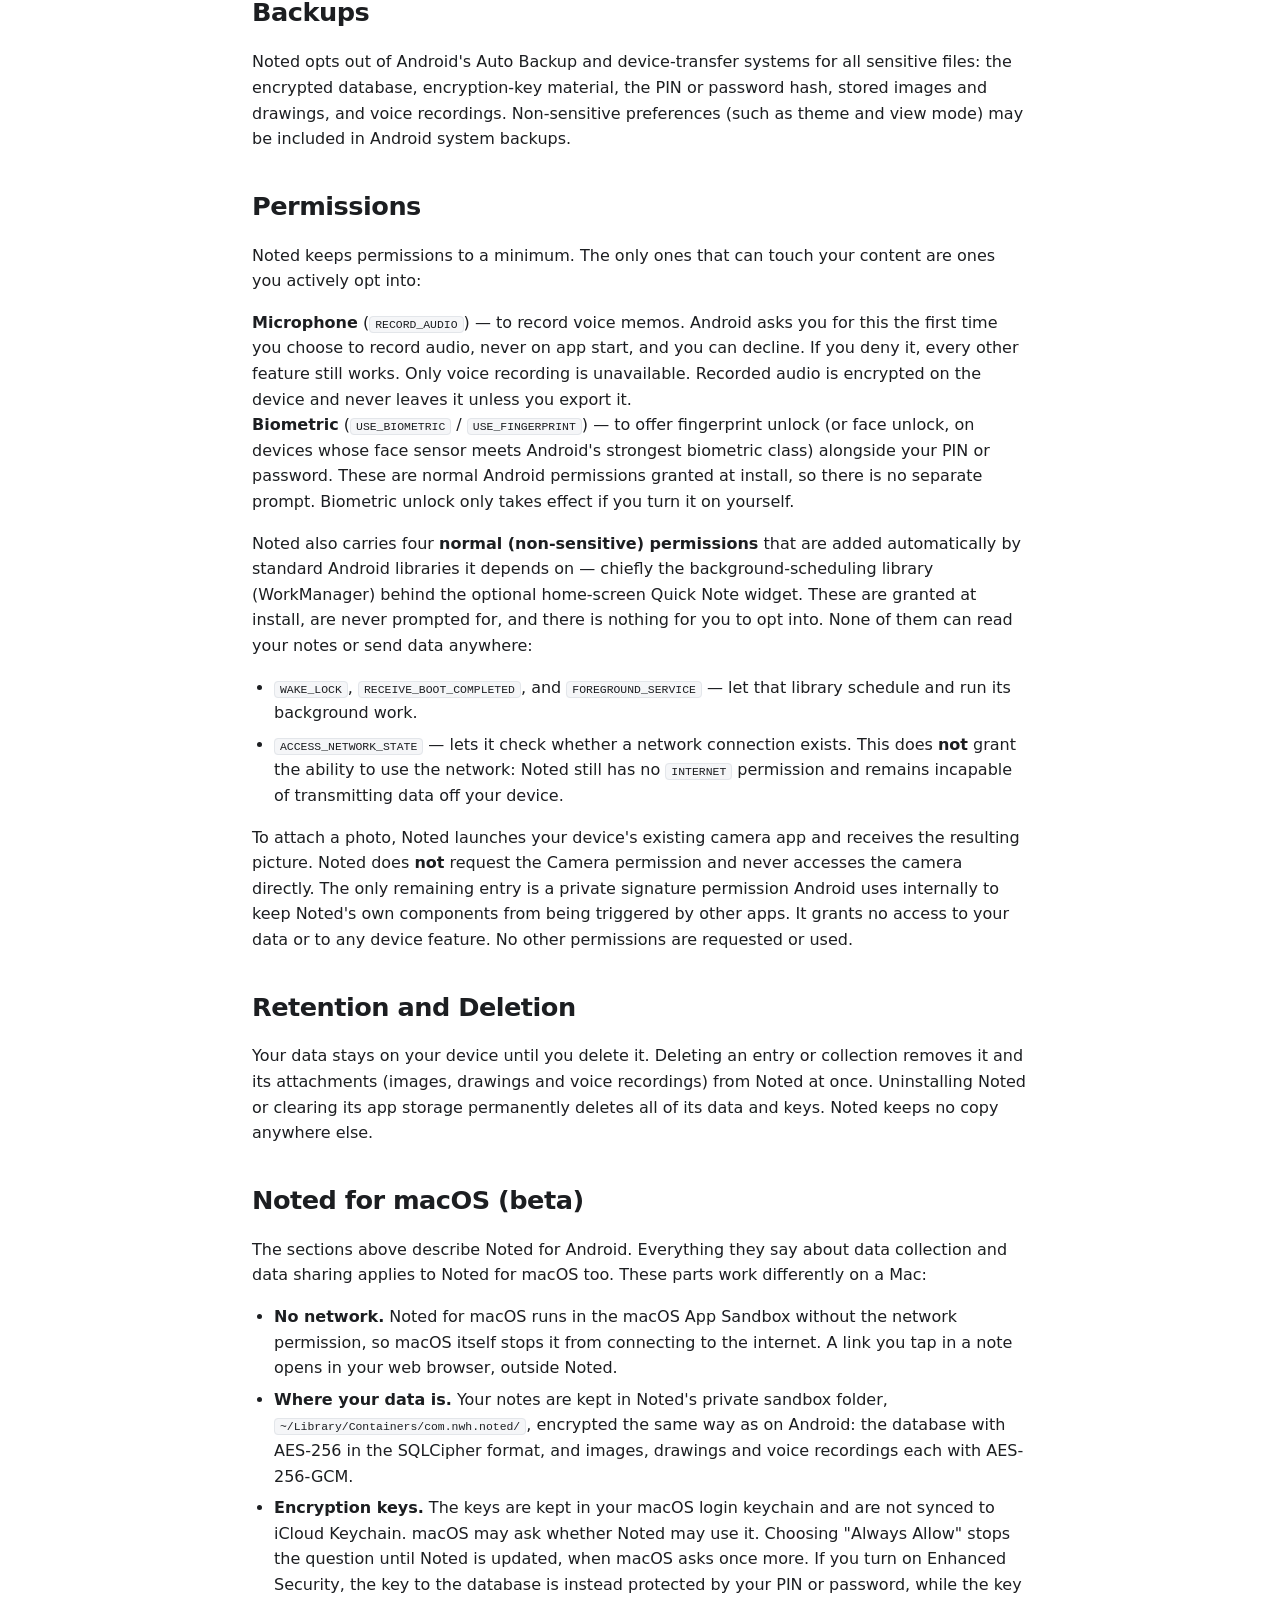
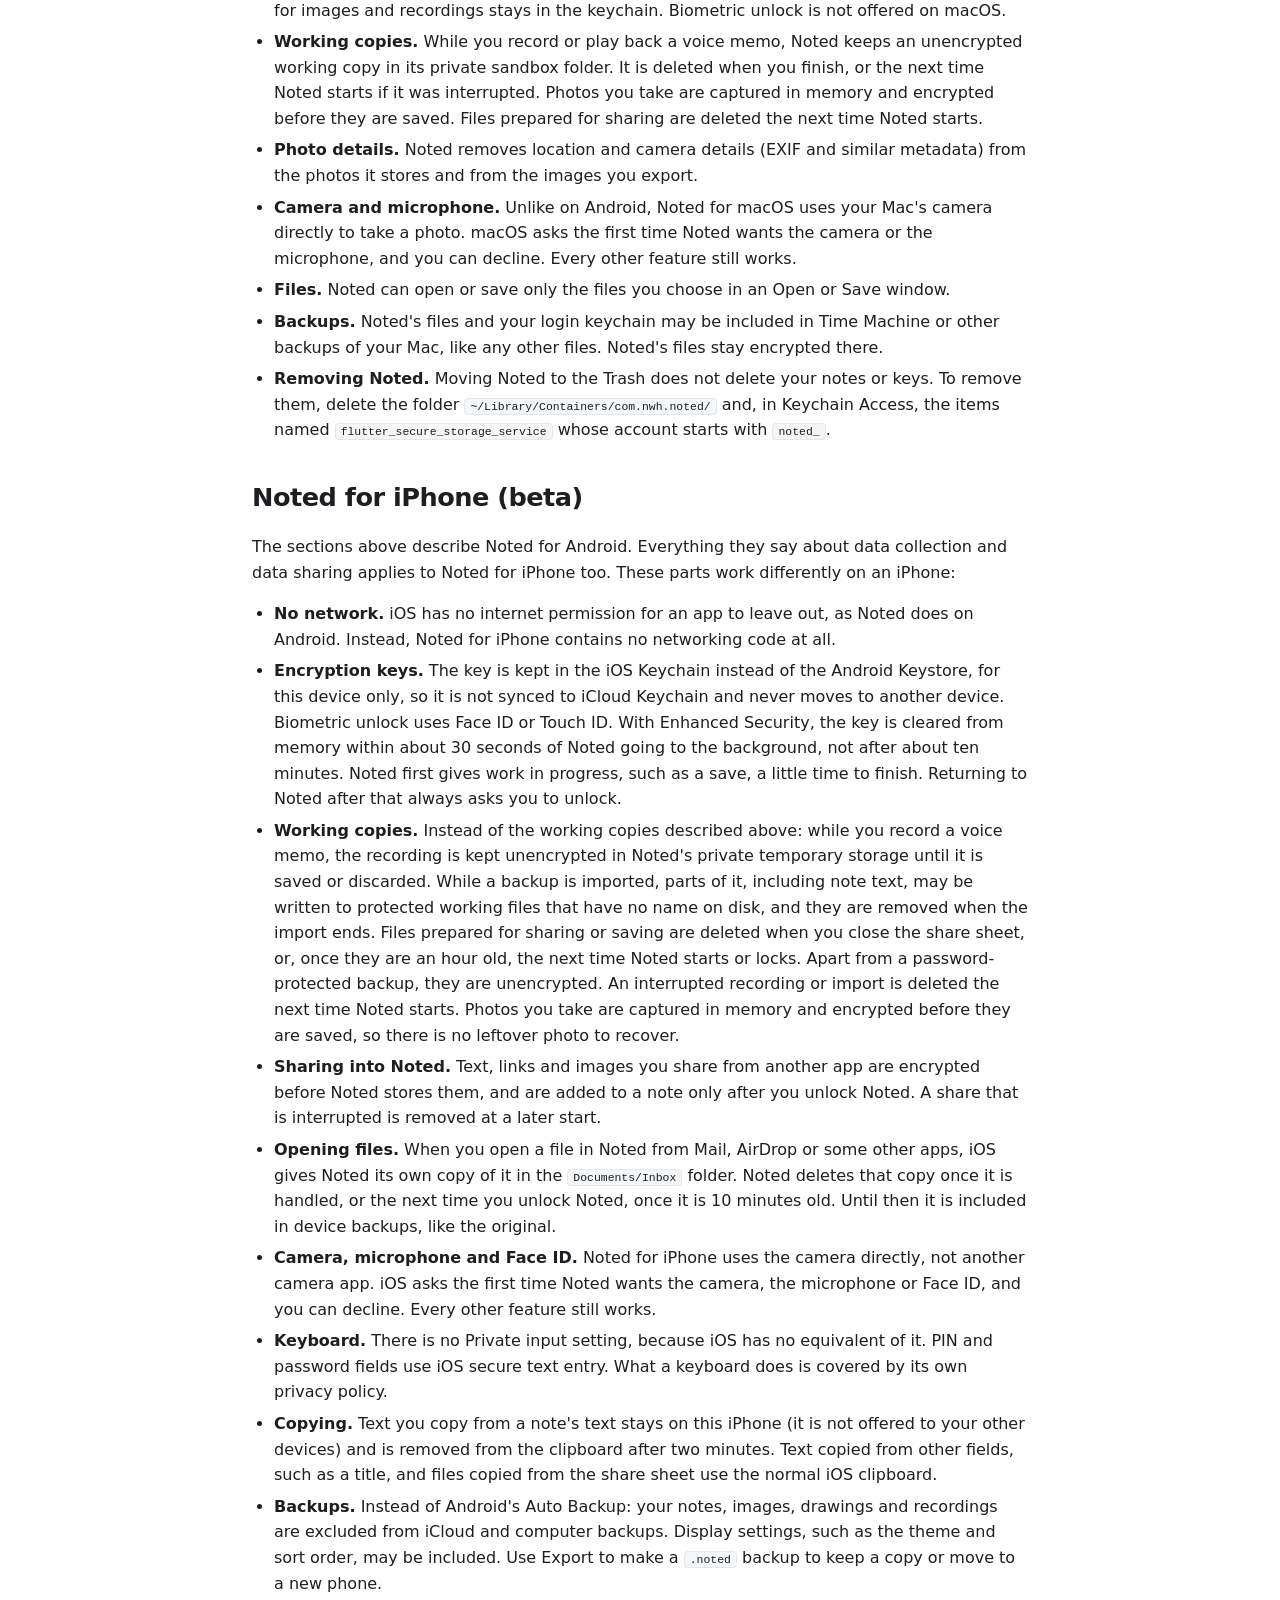
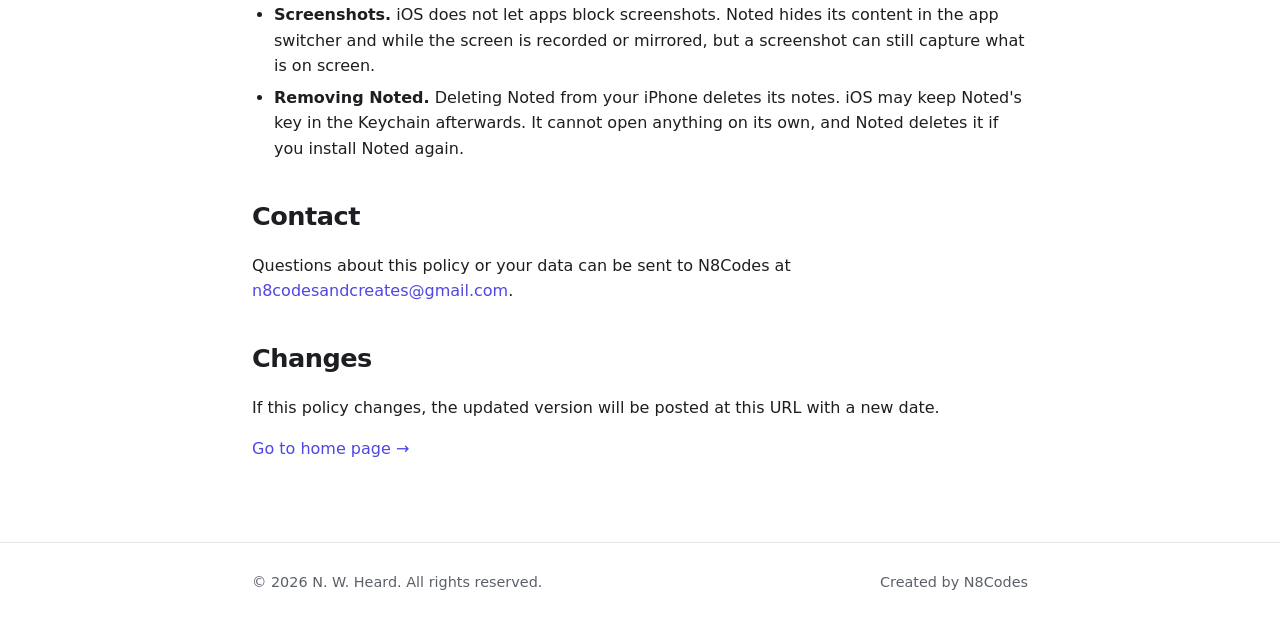
==== commit 4e99b5e7: "macOS beta 2: encrypted database" ====
--- a/index.html
+++ b/index.html
@@ -78,7 +78,7 @@
                 <p>The sections above describe Noted for Android. Everything they say about data collection and data sharing applies to Noted for macOS too. These parts work differently on a Mac:</p>
                 <ul>
                     <li><strong>No network.</strong> Noted for macOS runs in the macOS App Sandbox without the network permission, so macOS itself stops it from connecting to the internet. A link you tap in a note opens in your web browser, outside Noted.</li>
-                    <li><strong>Where your data is.</strong> Your notes are kept in Noted's private sandbox folder, <code>~/Library/Containers/com.nwh.noted/</code>, encrypted the same way as on Android: the database with AES-256 via SQLCipher, and images, drawings and voice recordings each with AES-256-GCM.</li>
+                    <li><strong>Where your data is.</strong> Your notes are kept in Noted's private sandbox folder, <code>~/Library/Containers/com.nwh.noted/</code>, encrypted the same way as on Android: the database with AES-256 in the SQLCipher format, and images, drawings and voice recordings each with AES-256-GCM.</li>
                     <li><strong>Encryption keys.</strong> The keys are kept in your macOS login keychain and are not synced to iCloud Keychain. macOS may ask whether Noted may use it. Choosing "Always Allow" stops the question until Noted is updated, when macOS asks once more. If you turn on Enhanced Security, the key to the database is instead protected by your PIN or password, while the key for images and recordings stays in the keychain. Biometric unlock is not offered on macOS.</li>
                     <li><strong>Working copies.</strong> While you record or play back a voice memo, Noted keeps an unencrypted working copy in its private sandbox folder. It is deleted when you finish, or the next time Noted starts if it was interrupted. Photos you take are captured in memory and encrypted before they are saved. Files prepared for sharing are deleted the next time Noted starts.</li>
                     <li><strong>Photo details.</strong> Noted removes location and camera details (EXIF and similar metadata) from the photos it stores and from the images you export.</li>
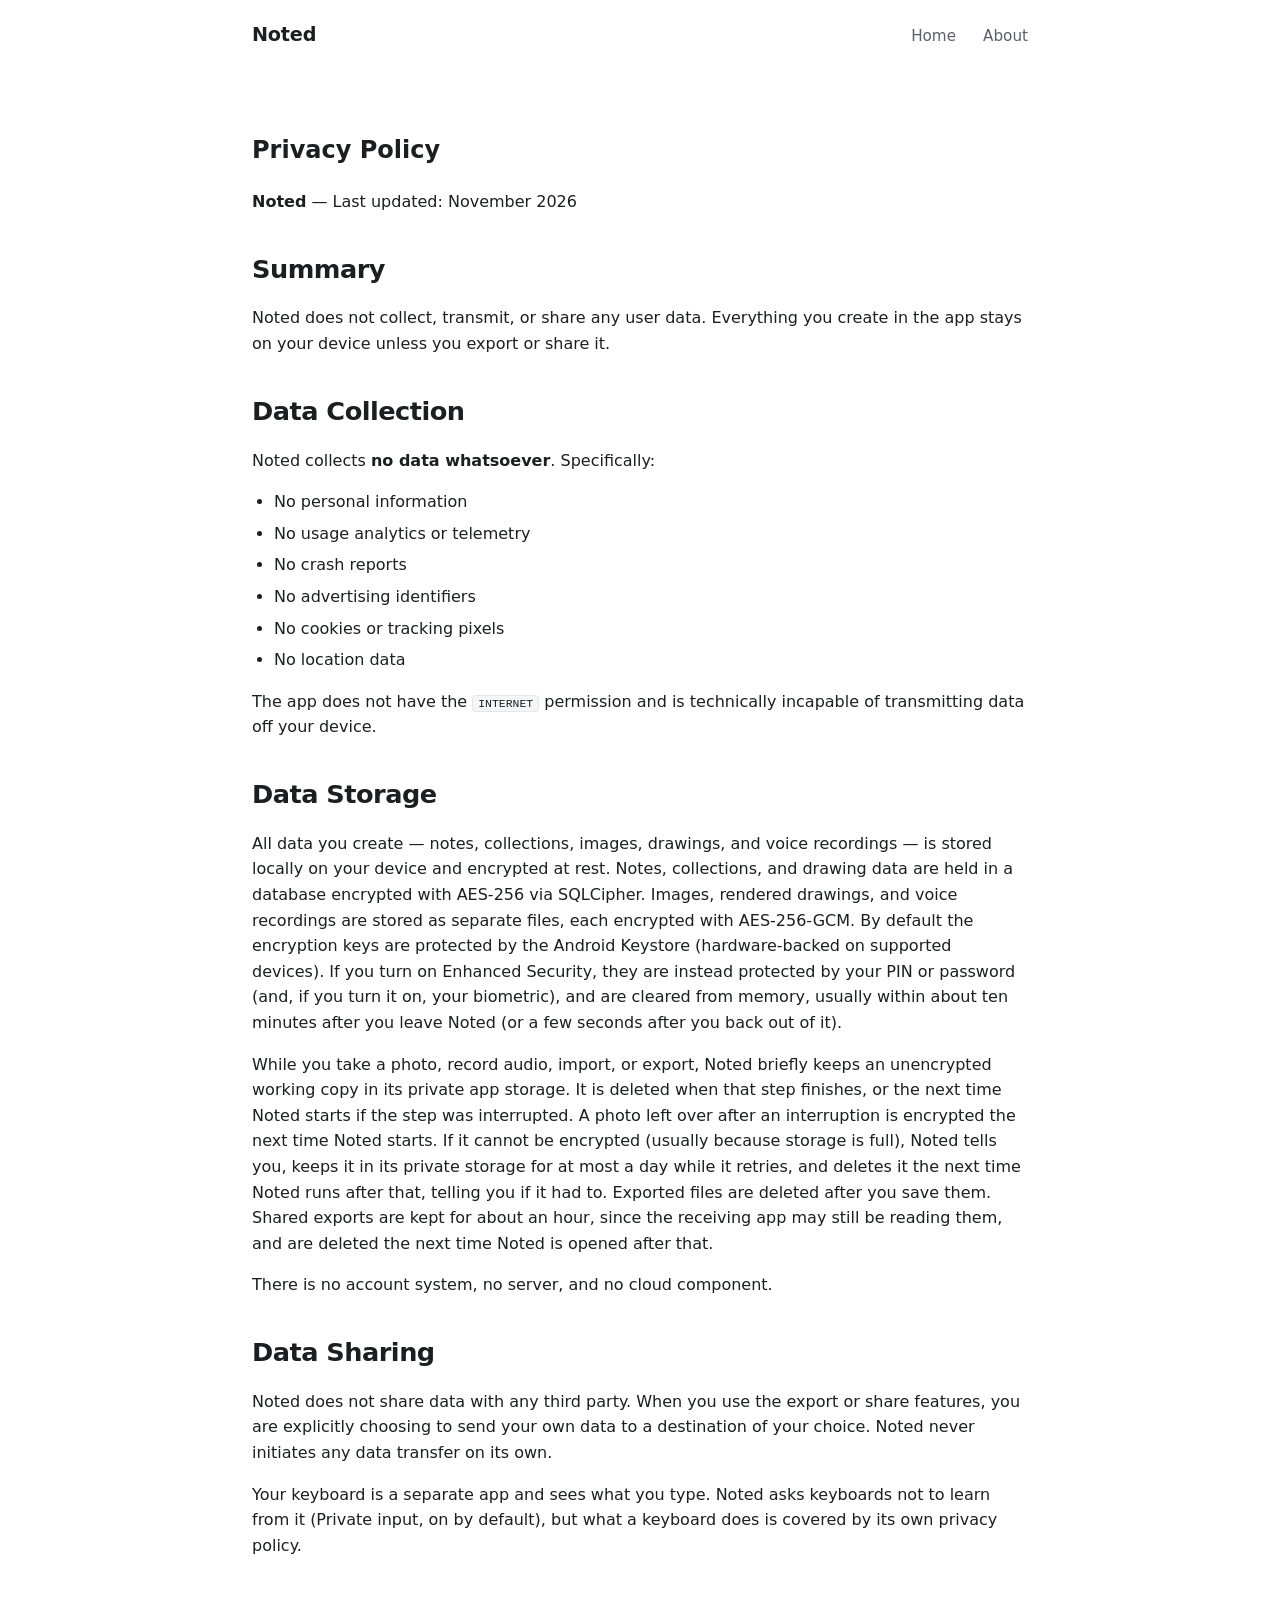
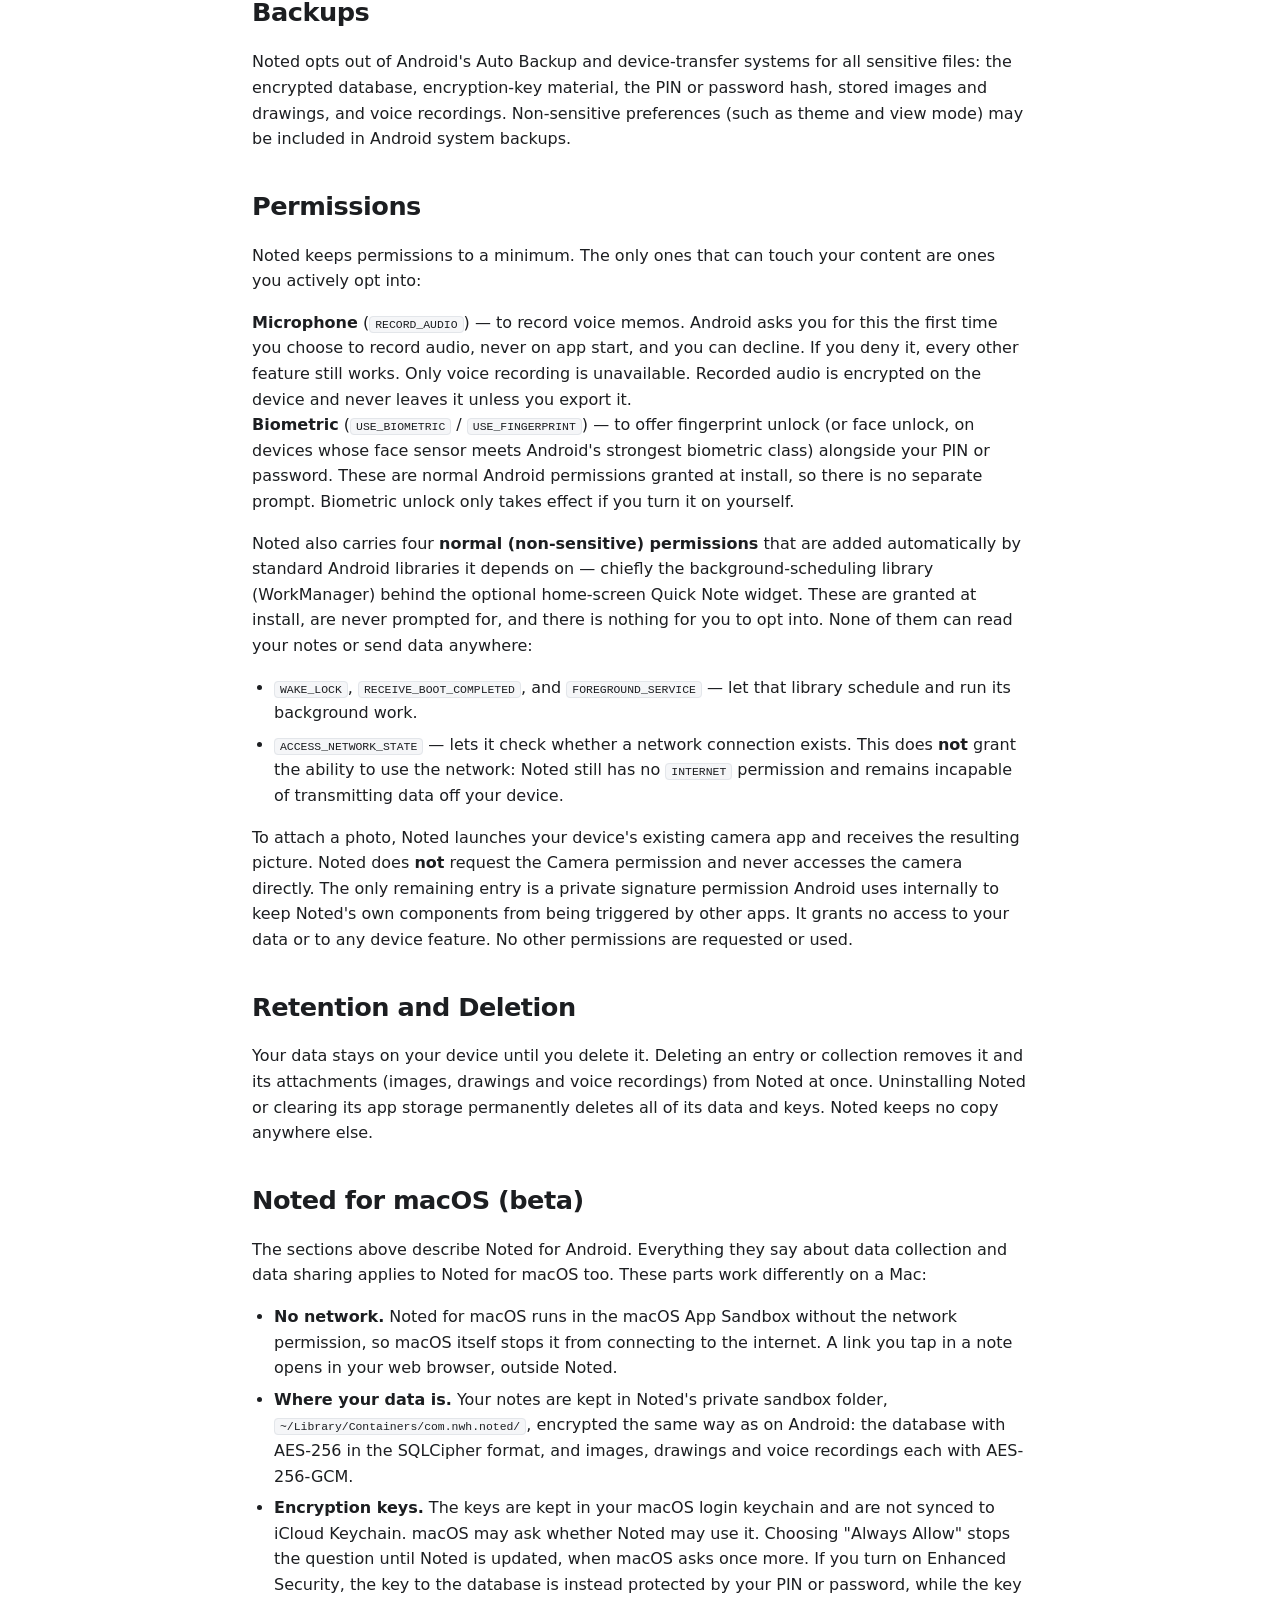
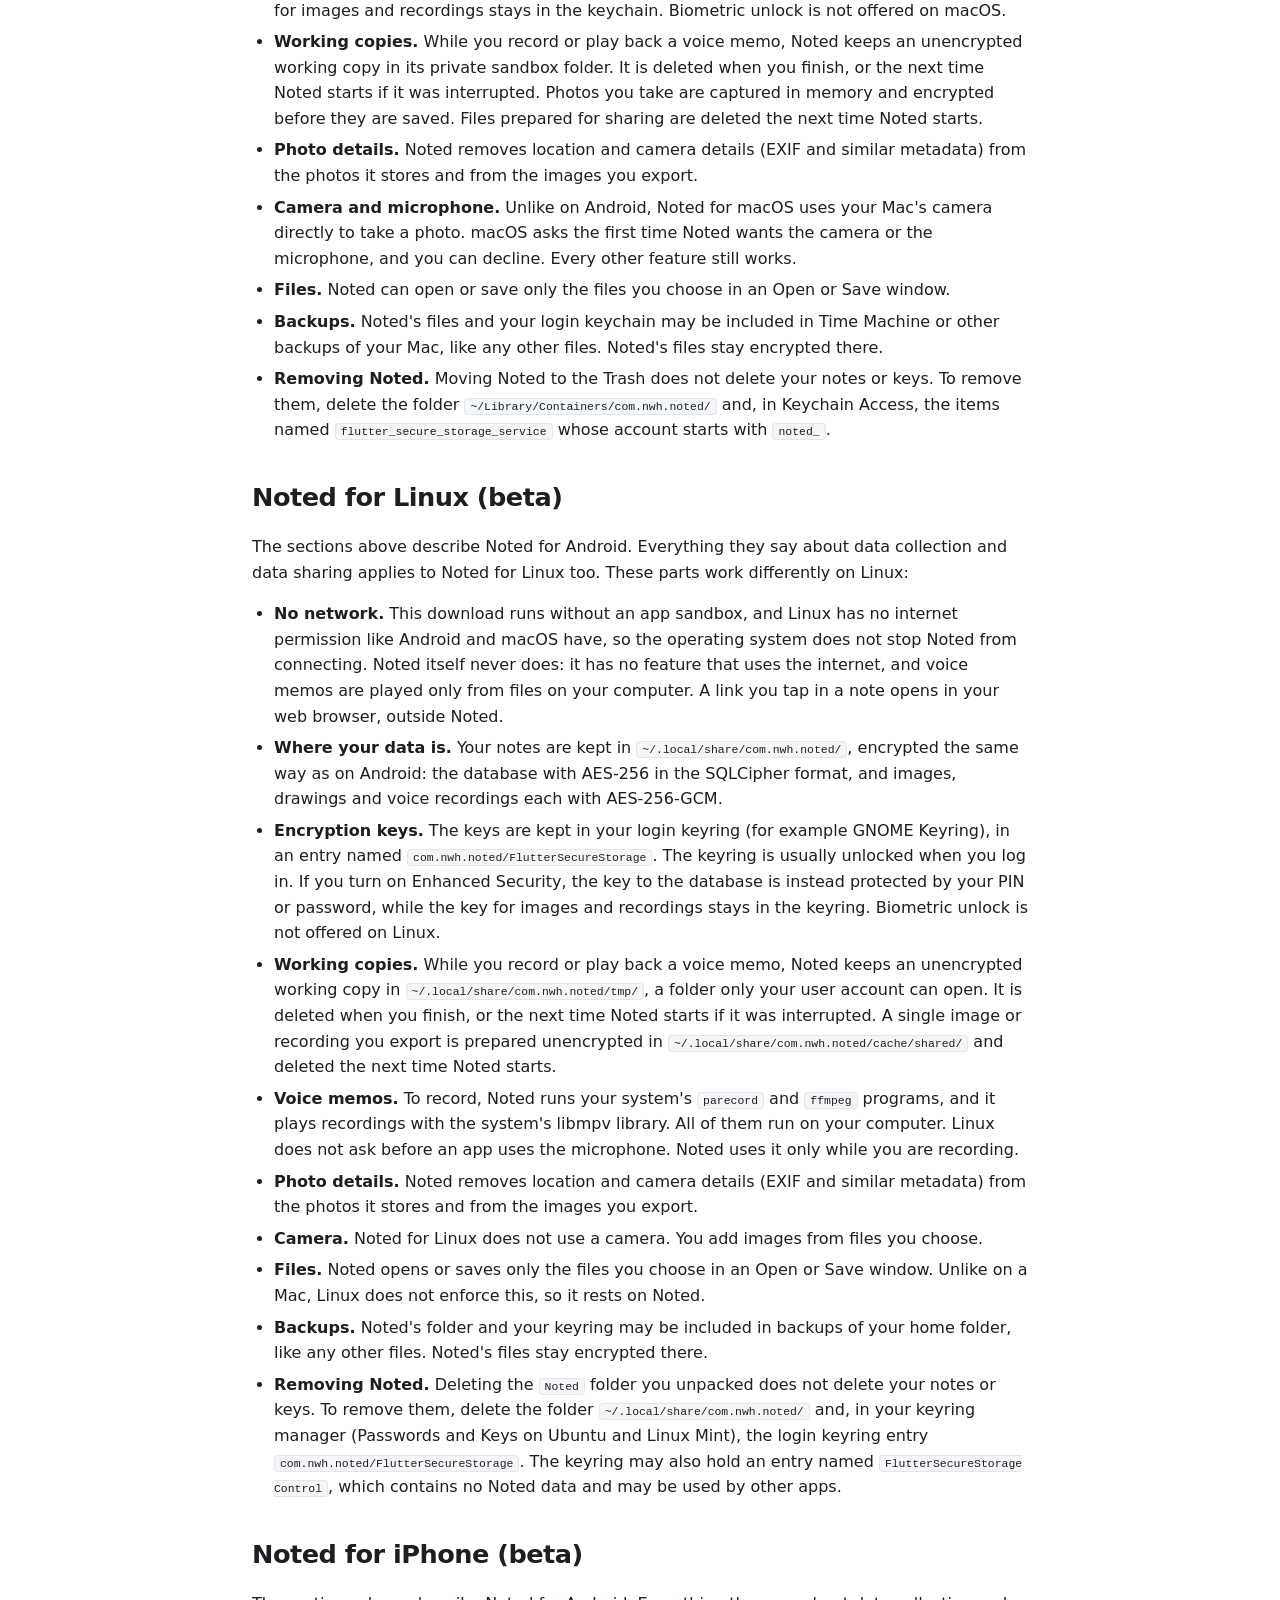
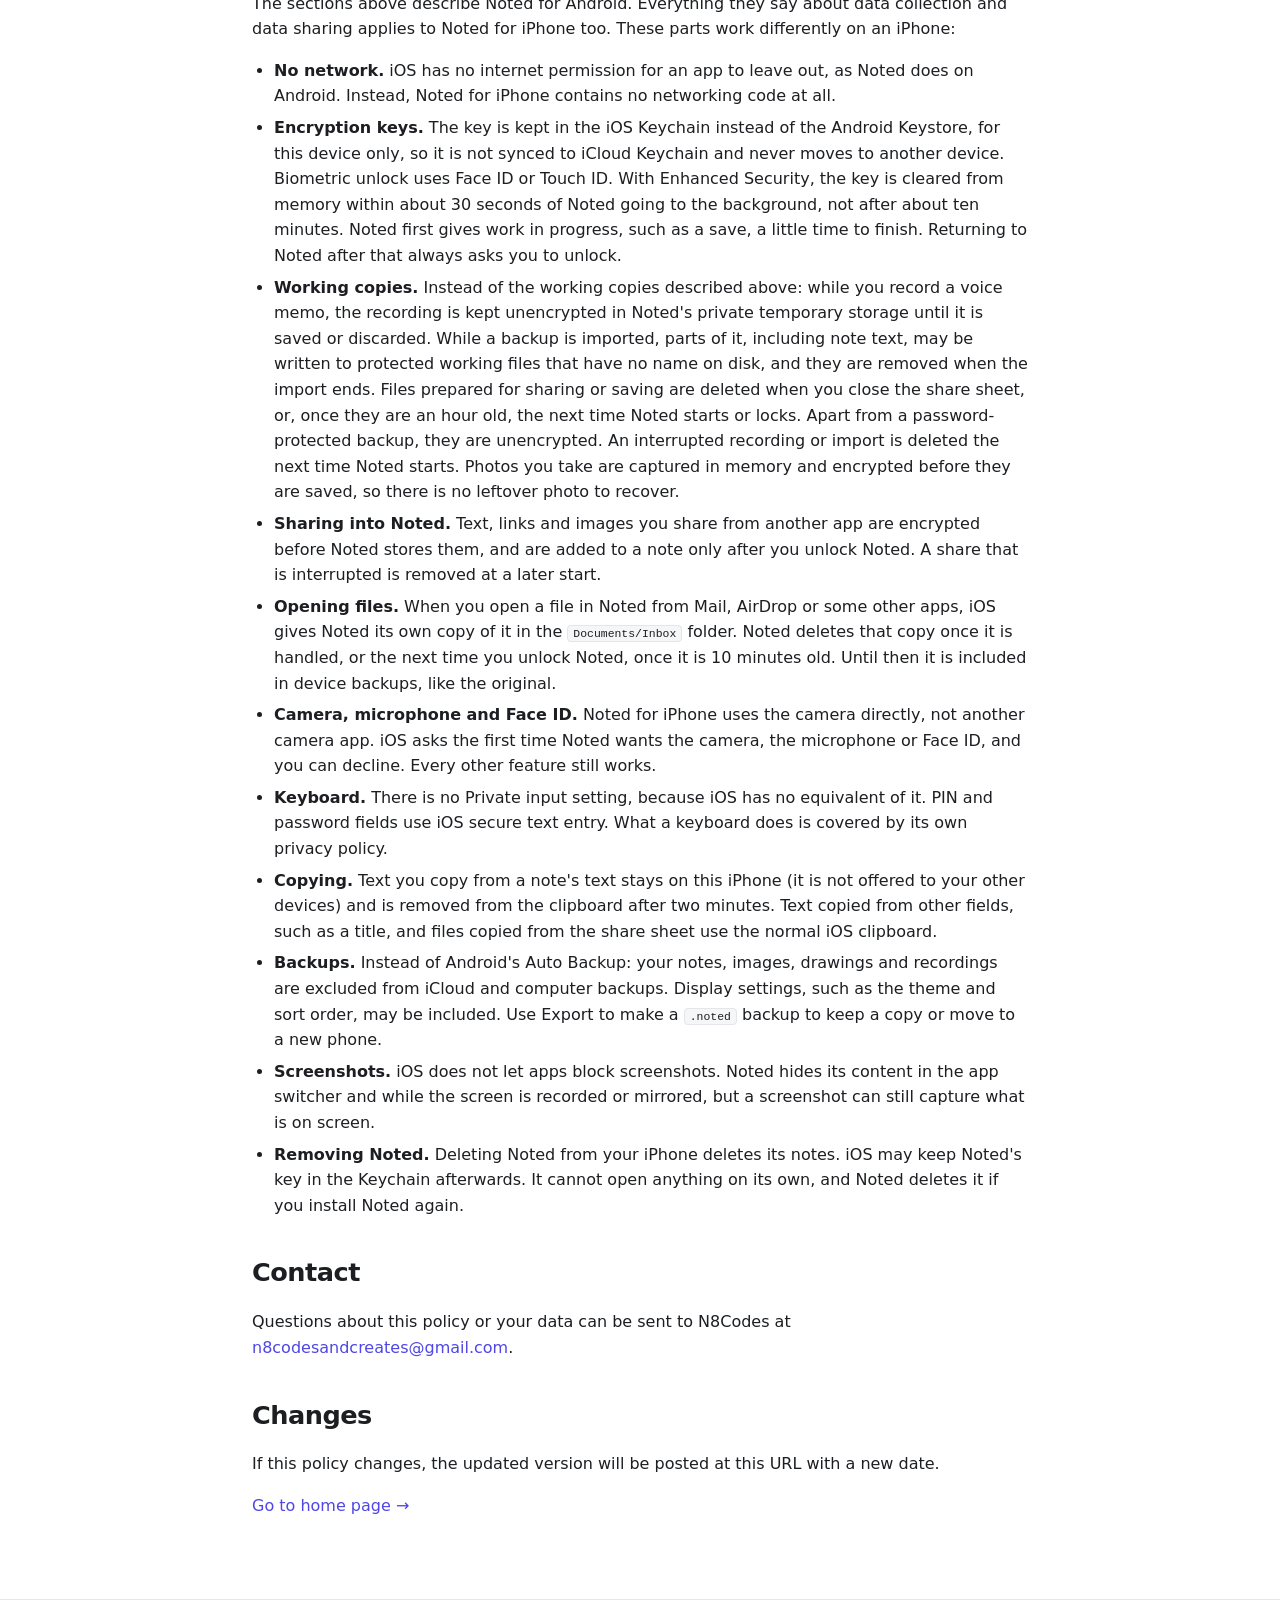
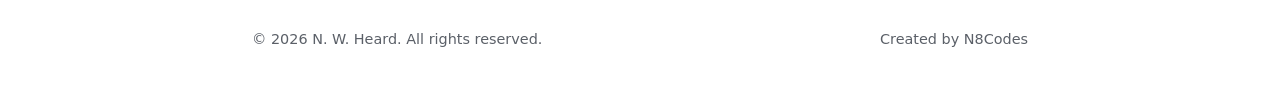
==== commit 575adcf2: "Linux beta 2: download, install steps and privacy section" ====
--- a/index.html
+++ b/index.html
@@ -88,6 +88,21 @@
                     <li><strong>Removing Noted.</strong> Moving Noted to the Trash does not delete your notes or keys. To remove them, delete the folder <code>~/Library/Containers/com.nwh.noted/</code> and, in Keychain Access, the items named <code>flutter_secure_storage_service</code> whose account starts with <code>noted_</code>.</li>
                 </ul>
 
+                <h2>Noted for Linux (beta)</h2>
+                <p>The sections above describe Noted for Android. Everything they say about data collection and data sharing applies to Noted for Linux too. These parts work differently on Linux:</p>
+                <ul>
+                    <li><strong>No network.</strong> This download runs without an app sandbox, and Linux has no internet permission like Android and macOS have, so the operating system does not stop Noted from connecting. Noted itself never does: it has no feature that uses the internet, and voice memos are played only from files on your computer. A link you tap in a note opens in your web browser, outside Noted.</li>
+                    <li><strong>Where your data is.</strong> Your notes are kept in <code>~/.local/share/com.nwh.noted/</code>, encrypted the same way as on Android: the database with AES-256 in the SQLCipher format, and images, drawings and voice recordings each with AES-256-GCM.</li>
+                    <li><strong>Encryption keys.</strong> The keys are kept in your login keyring (for example GNOME Keyring), in an entry named <code>com.nwh.noted/FlutterSecureStorage</code>. The keyring is usually unlocked when you log in. If you turn on Enhanced Security, the key to the database is instead protected by your PIN or password, while the key for images and recordings stays in the keyring. Biometric unlock is not offered on Linux.</li>
+                    <li><strong>Working copies.</strong> While you record or play back a voice memo, Noted keeps an unencrypted working copy in <code>~/.local/share/com.nwh.noted/tmp/</code>, a folder only your user account can open. It is deleted when you finish, or the next time Noted starts if it was interrupted. A single image or recording you export is prepared unencrypted in <code>~/.local/share/com.nwh.noted/cache/shared/</code> and deleted the next time Noted starts.</li>
+                    <li><strong>Voice memos.</strong> To record, Noted runs your system's <code>parecord</code> and <code>ffmpeg</code> programs, and it plays recordings with the system's libmpv library. All of them run on your computer. Linux does not ask before an app uses the microphone. Noted uses it only while you are recording.</li>
+                    <li><strong>Photo details.</strong> Noted removes location and camera details (EXIF and similar metadata) from the photos it stores and from the images you export.</li>
+                    <li><strong>Camera.</strong> Noted for Linux does not use a camera. You add images from files you choose.</li>
+                    <li><strong>Files.</strong> Noted opens or saves only the files you choose in an Open or Save window. Unlike on a Mac, Linux does not enforce this, so it rests on Noted.</li>
+                    <li><strong>Backups.</strong> Noted's folder and your keyring may be included in backups of your home folder, like any other files. Noted's files stay encrypted there.</li>
+                    <li><strong>Removing Noted.</strong> Deleting the <code>Noted</code> folder you unpacked does not delete your notes or keys. To remove them, delete the folder <code>~/.local/share/com.nwh.noted/</code> and, in your keyring manager (Passwords and Keys on Ubuntu and Linux Mint), the login keyring entry <code>com.nwh.noted/FlutterSecureStorage</code>. The keyring may also hold an entry named <code>FlutterSecureStorage Control</code>, which contains no Noted data and may be used by other apps.</li>
+                </ul>
+
                 <h2>Noted for iPhone (beta)</h2>
                 <p>The sections above describe Noted for Android. Everything they say about data collection and data sharing applies to Noted for iPhone too. These parts work differently on an iPhone:</p>
                 <ul>
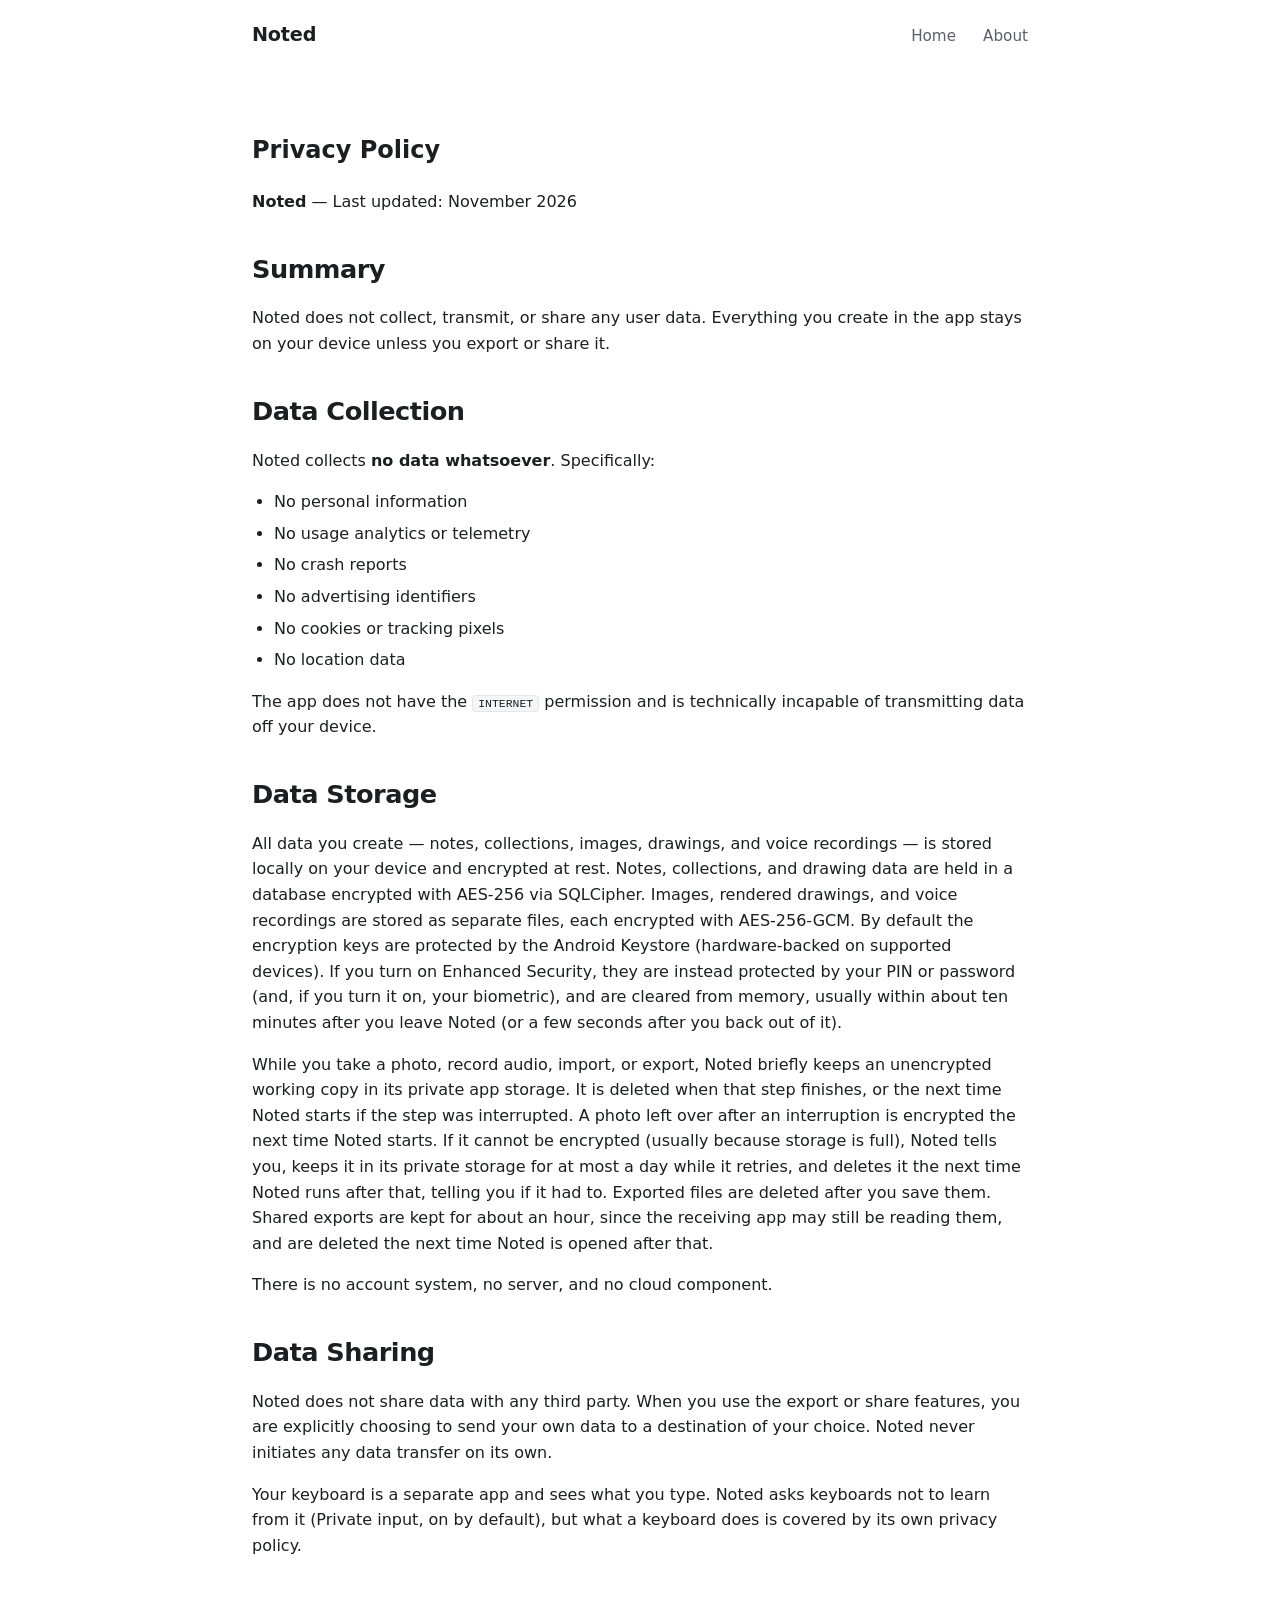
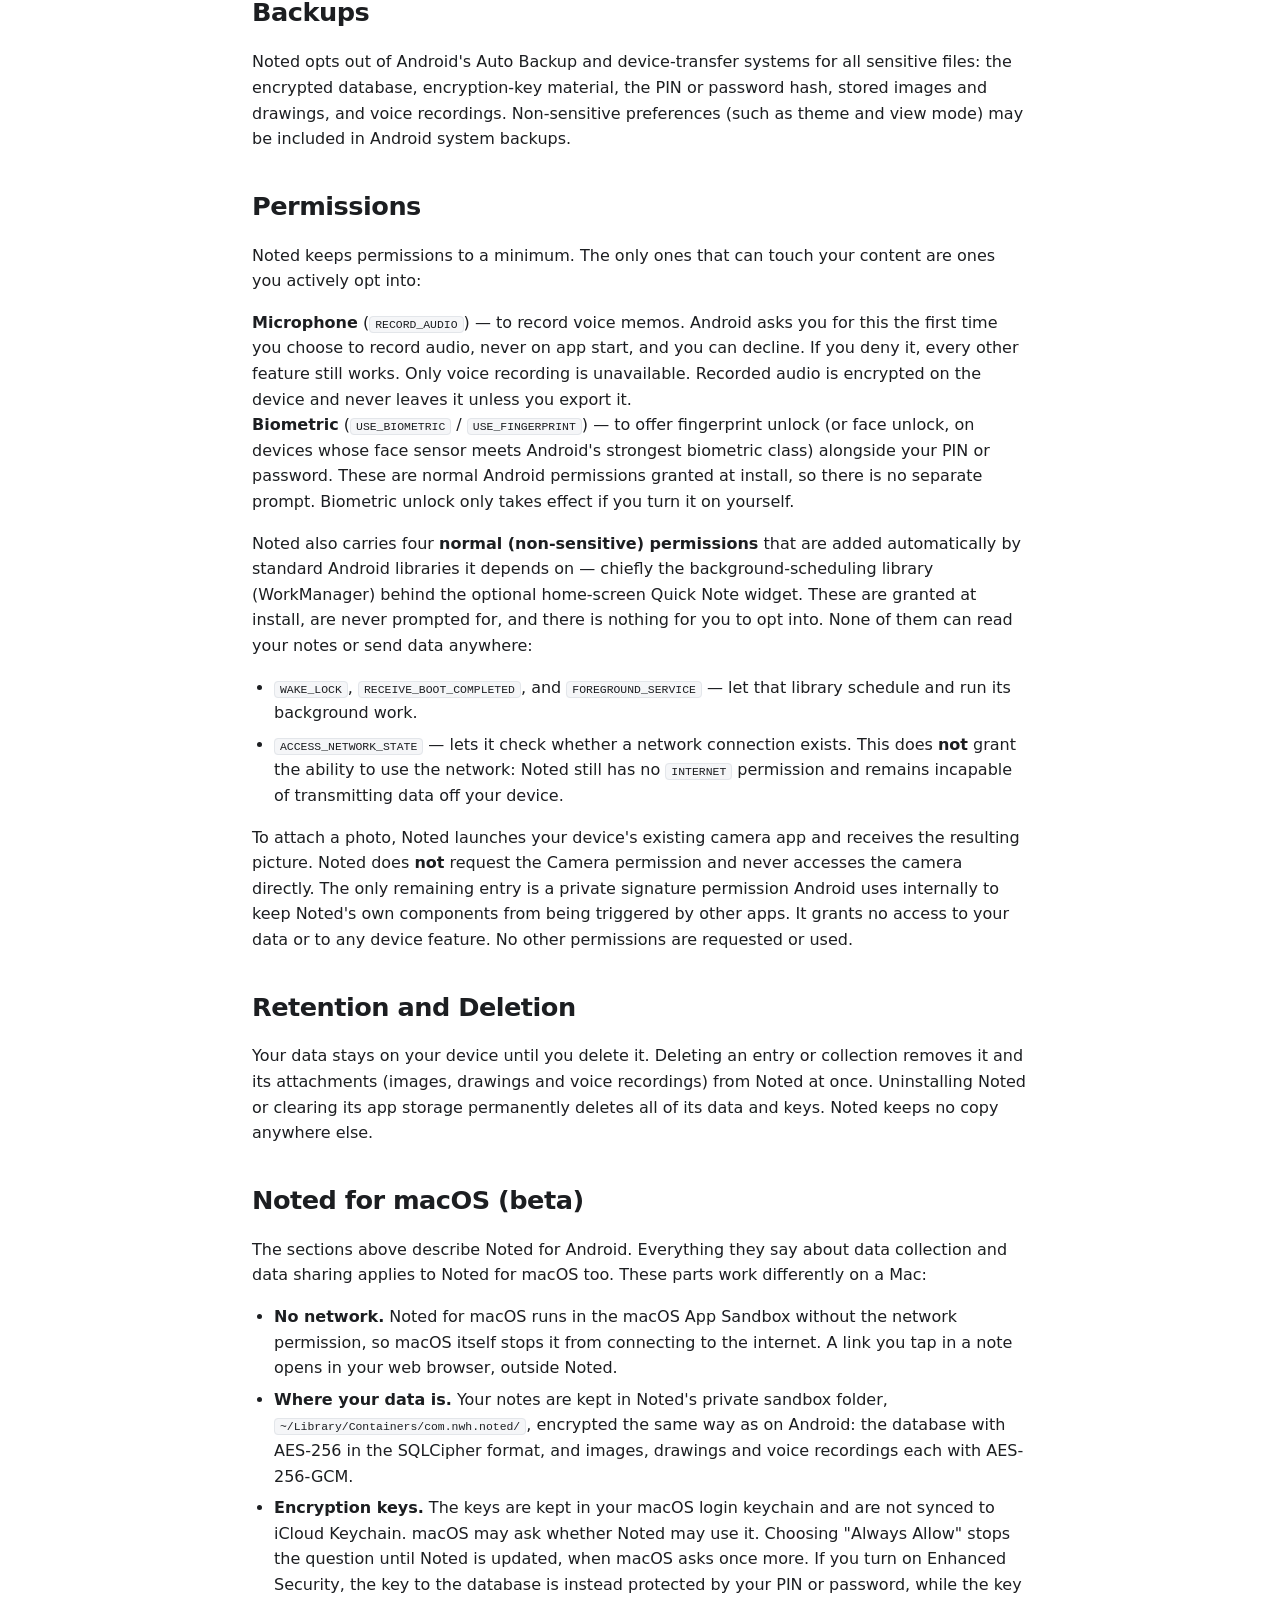
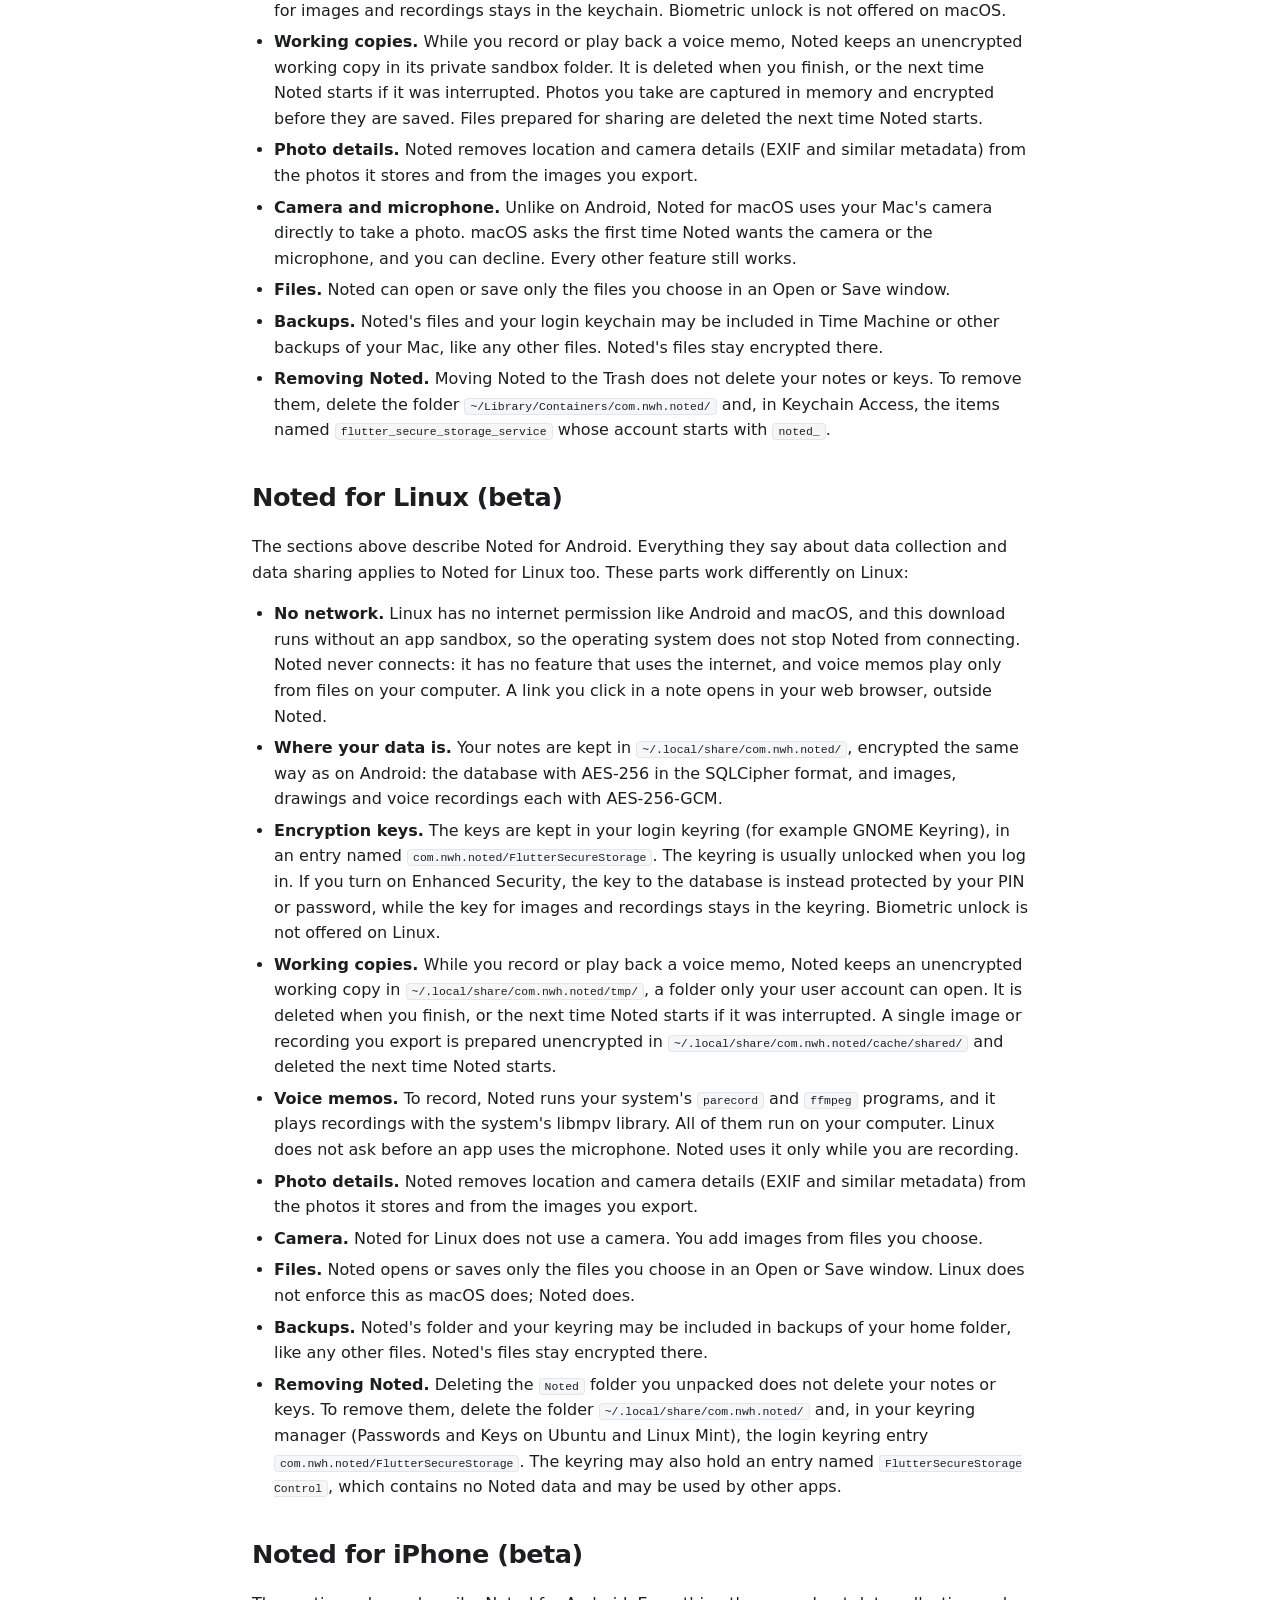
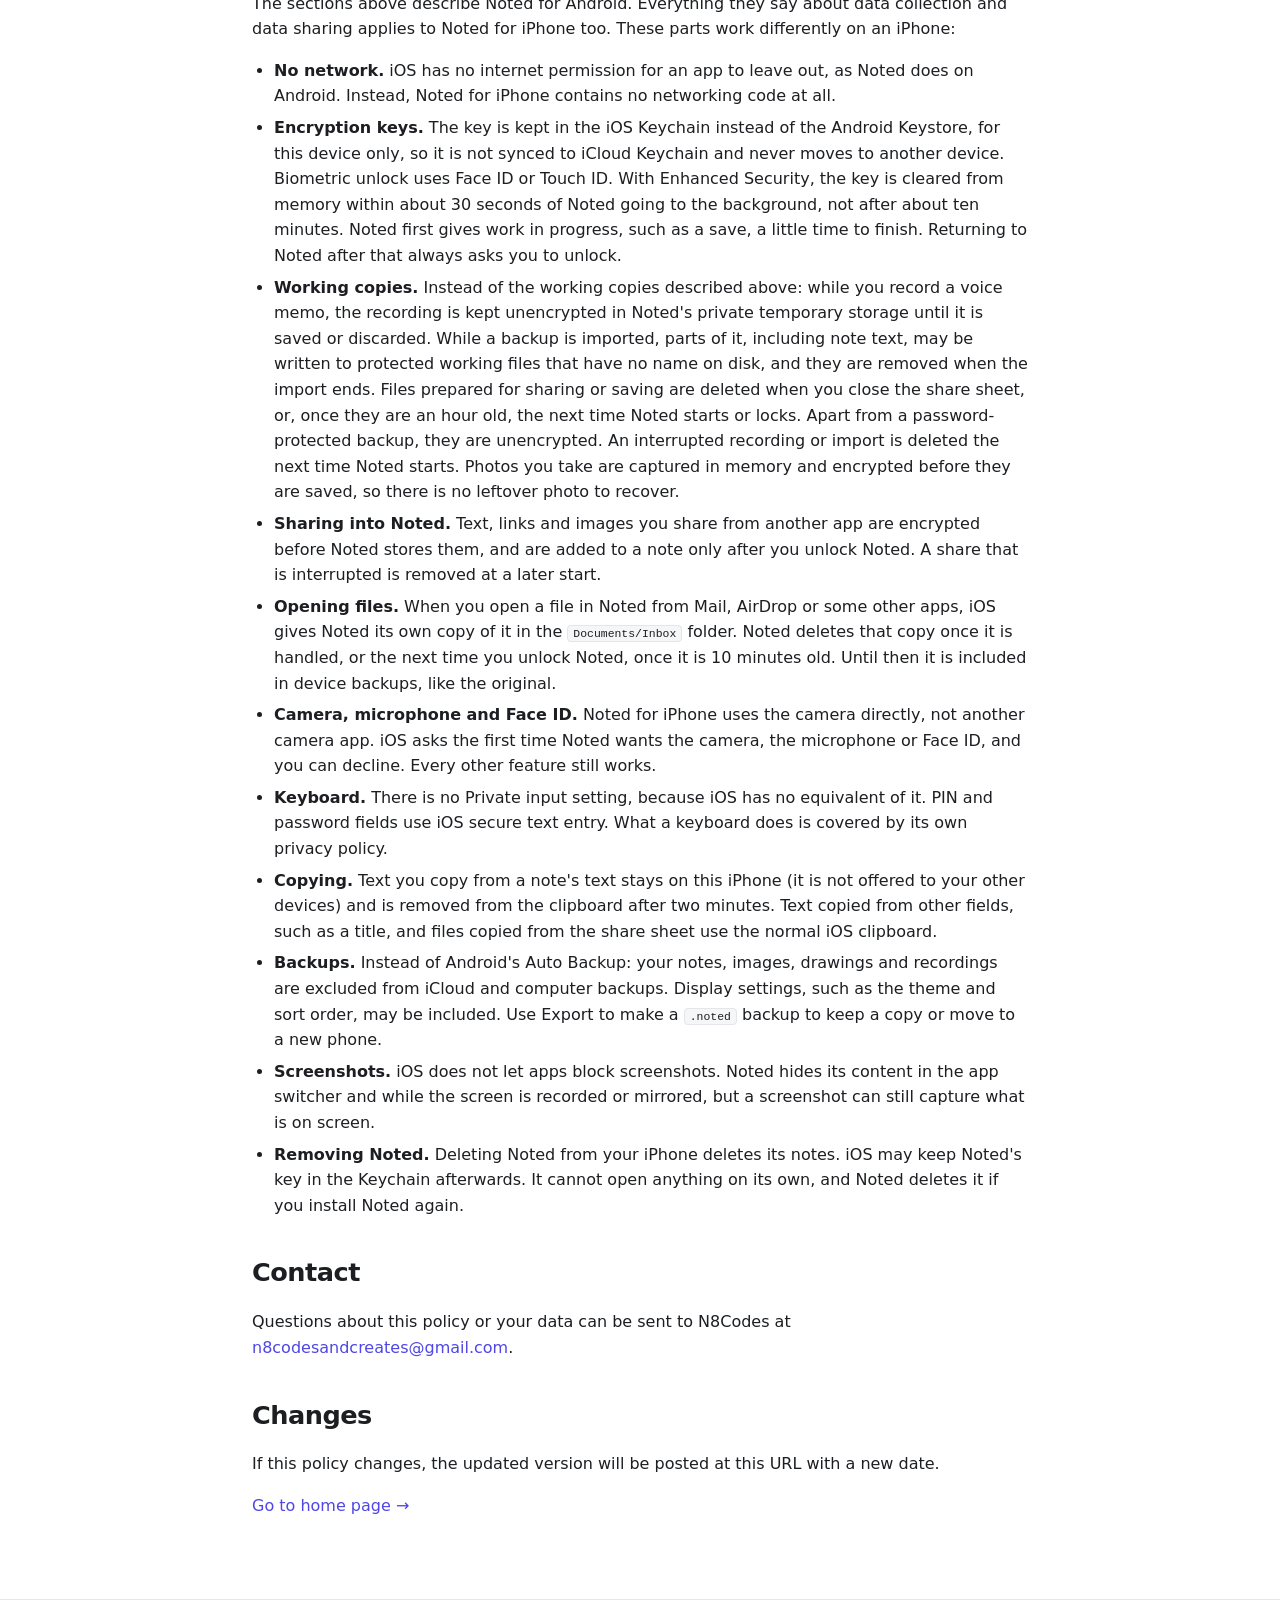
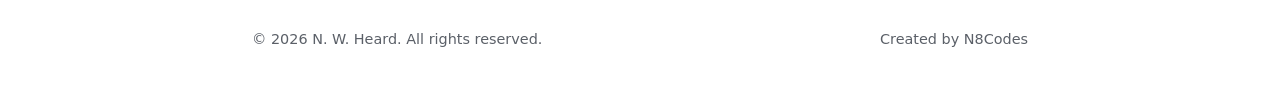
==== commit 5f9aaaff: "Linux beta: one-command install, 'above' fix, tighter policy wording" ====
--- a/index.html
+++ b/index.html
@@ -91,14 +91,14 @@
                 <h2>Noted for Linux (beta)</h2>
                 <p>The sections above describe Noted for Android. Everything they say about data collection and data sharing applies to Noted for Linux too. These parts work differently on Linux:</p>
                 <ul>
-                    <li><strong>No network.</strong> This download runs without an app sandbox, and Linux has no internet permission like Android and macOS have, so the operating system does not stop Noted from connecting. Noted itself never does: it has no feature that uses the internet, and voice memos are played only from files on your computer. A link you tap in a note opens in your web browser, outside Noted.</li>
+                    <li><strong>No network.</strong> Linux has no internet permission like Android and macOS, and this download runs without an app sandbox, so the operating system does not stop Noted from connecting. Noted never connects: it has no feature that uses the internet, and voice memos play only from files on your computer. A link you click in a note opens in your web browser, outside Noted.</li>
                     <li><strong>Where your data is.</strong> Your notes are kept in <code>~/.local/share/com.nwh.noted/</code>, encrypted the same way as on Android: the database with AES-256 in the SQLCipher format, and images, drawings and voice recordings each with AES-256-GCM.</li>
                     <li><strong>Encryption keys.</strong> The keys are kept in your login keyring (for example GNOME Keyring), in an entry named <code>com.nwh.noted/FlutterSecureStorage</code>. The keyring is usually unlocked when you log in. If you turn on Enhanced Security, the key to the database is instead protected by your PIN or password, while the key for images and recordings stays in the keyring. Biometric unlock is not offered on Linux.</li>
                     <li><strong>Working copies.</strong> While you record or play back a voice memo, Noted keeps an unencrypted working copy in <code>~/.local/share/com.nwh.noted/tmp/</code>, a folder only your user account can open. It is deleted when you finish, or the next time Noted starts if it was interrupted. A single image or recording you export is prepared unencrypted in <code>~/.local/share/com.nwh.noted/cache/shared/</code> and deleted the next time Noted starts.</li>
                     <li><strong>Voice memos.</strong> To record, Noted runs your system's <code>parecord</code> and <code>ffmpeg</code> programs, and it plays recordings with the system's libmpv library. All of them run on your computer. Linux does not ask before an app uses the microphone. Noted uses it only while you are recording.</li>
                     <li><strong>Photo details.</strong> Noted removes location and camera details (EXIF and similar metadata) from the photos it stores and from the images you export.</li>
                     <li><strong>Camera.</strong> Noted for Linux does not use a camera. You add images from files you choose.</li>
-                    <li><strong>Files.</strong> Noted opens or saves only the files you choose in an Open or Save window. Unlike on a Mac, Linux does not enforce this, so it rests on Noted.</li>
+                    <li><strong>Files.</strong> Noted opens or saves only the files you choose in an Open or Save window. Linux does not enforce this as macOS does; Noted does.</li>
                     <li><strong>Backups.</strong> Noted's folder and your keyring may be included in backups of your home folder, like any other files. Noted's files stay encrypted there.</li>
                     <li><strong>Removing Noted.</strong> Deleting the <code>Noted</code> folder you unpacked does not delete your notes or keys. To remove them, delete the folder <code>~/.local/share/com.nwh.noted/</code> and, in your keyring manager (Passwords and Keys on Ubuntu and Linux Mint), the login keyring entry <code>com.nwh.noted/FlutterSecureStorage</code>. The keyring may also hold an entry named <code>FlutterSecureStorage Control</code>, which contains no Noted data and may be used by other apps.</li>
                 </ul>
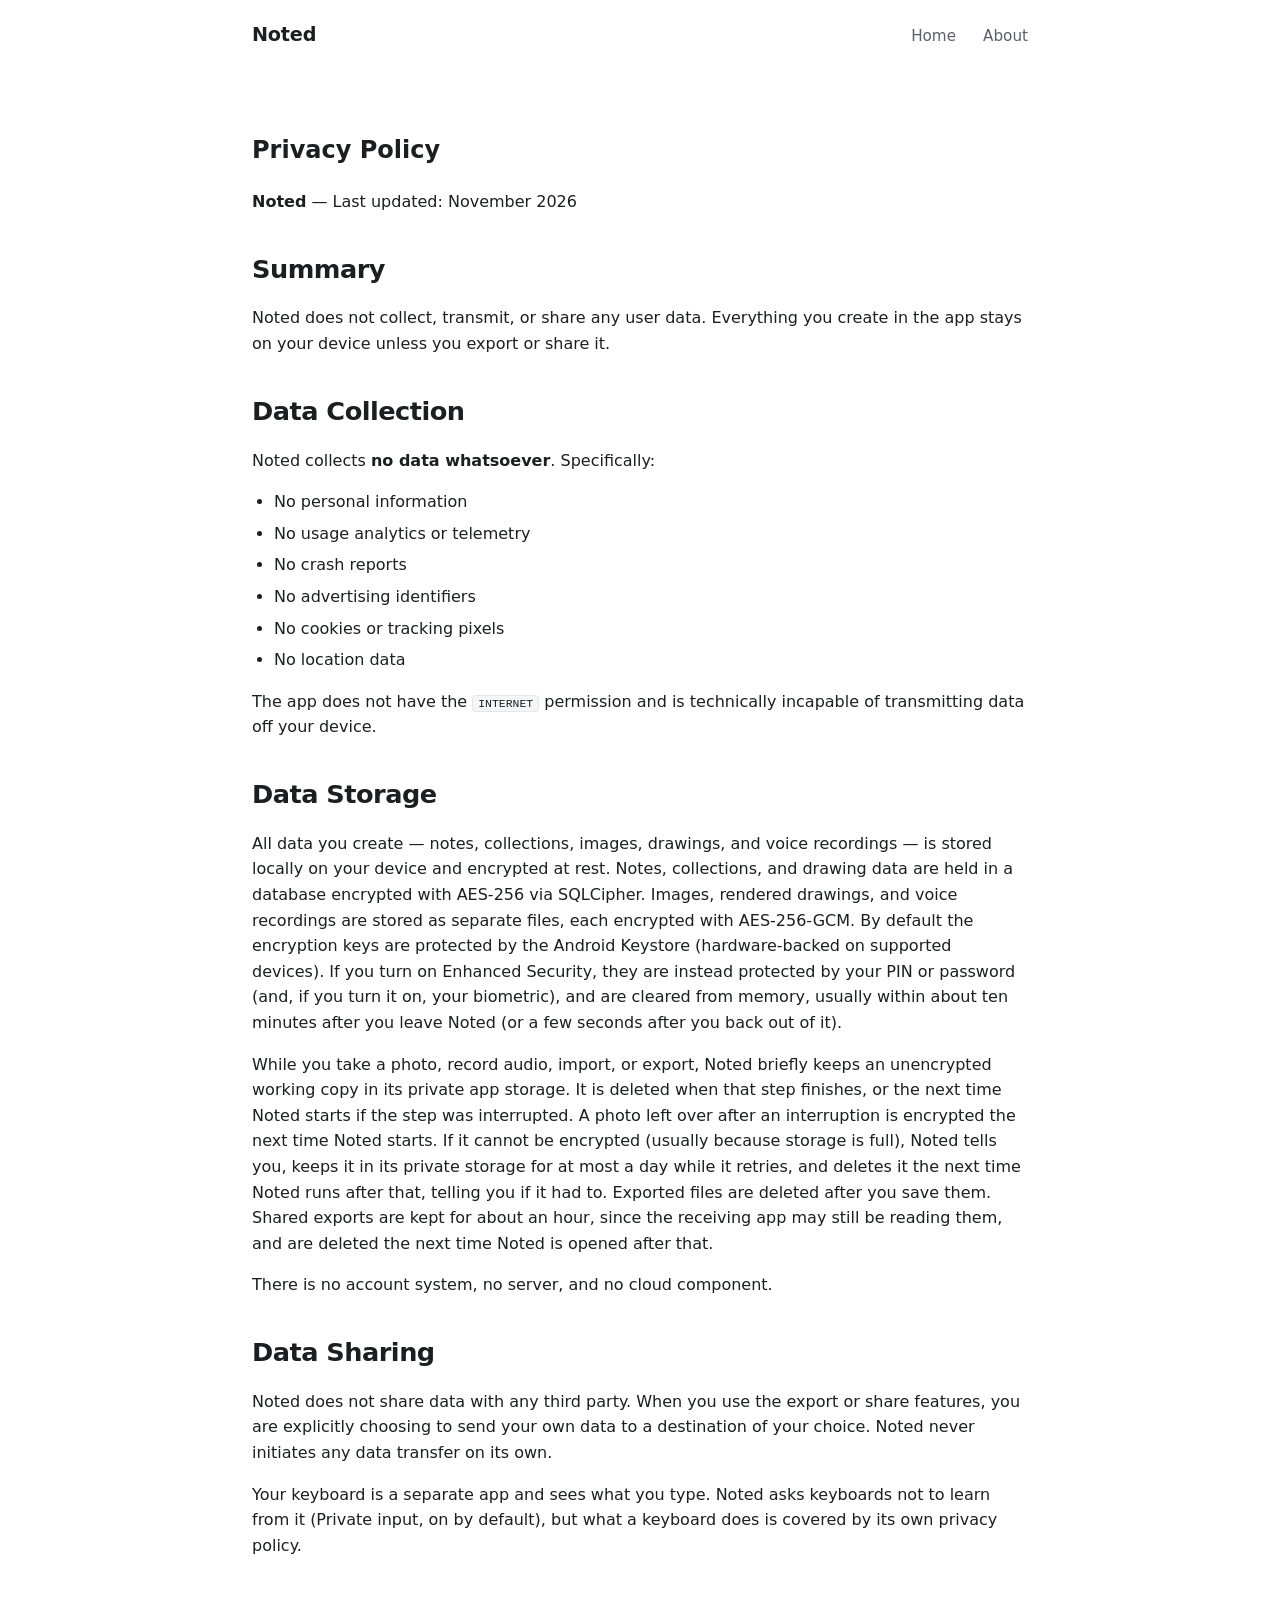
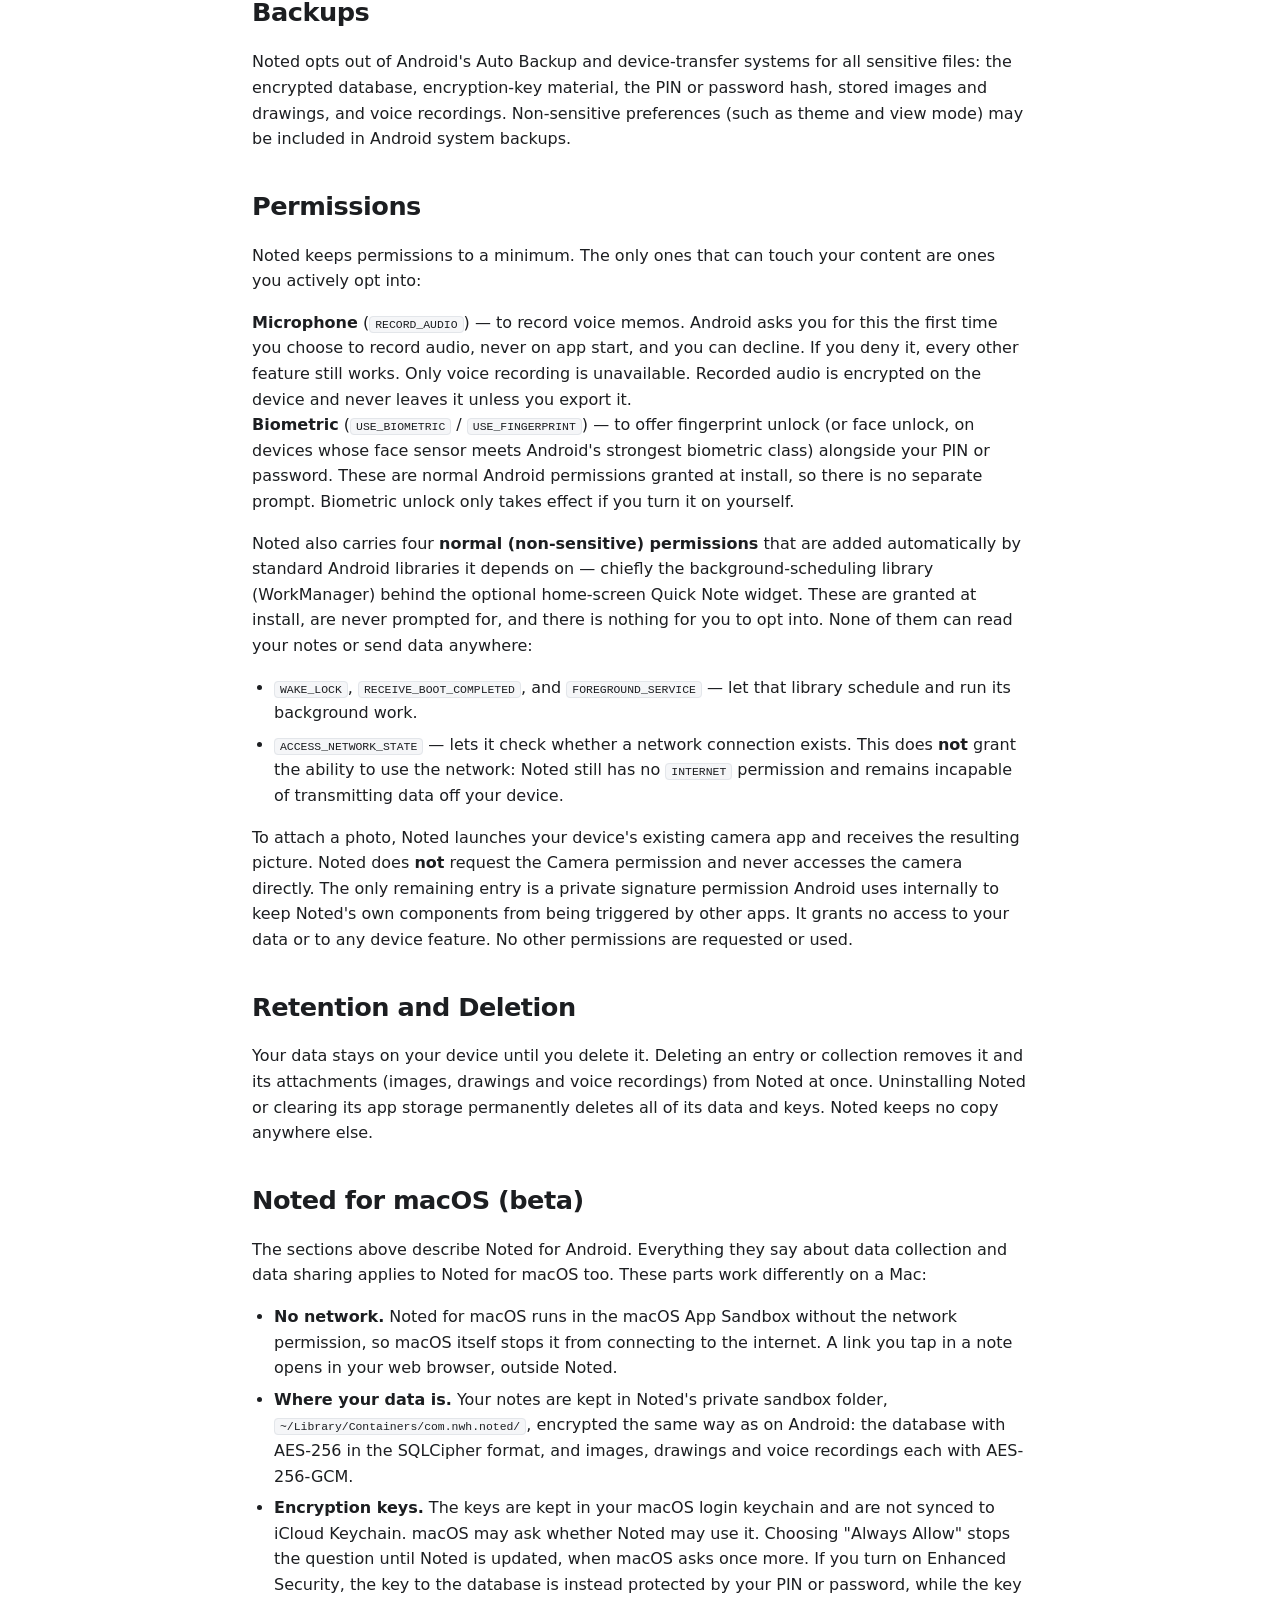
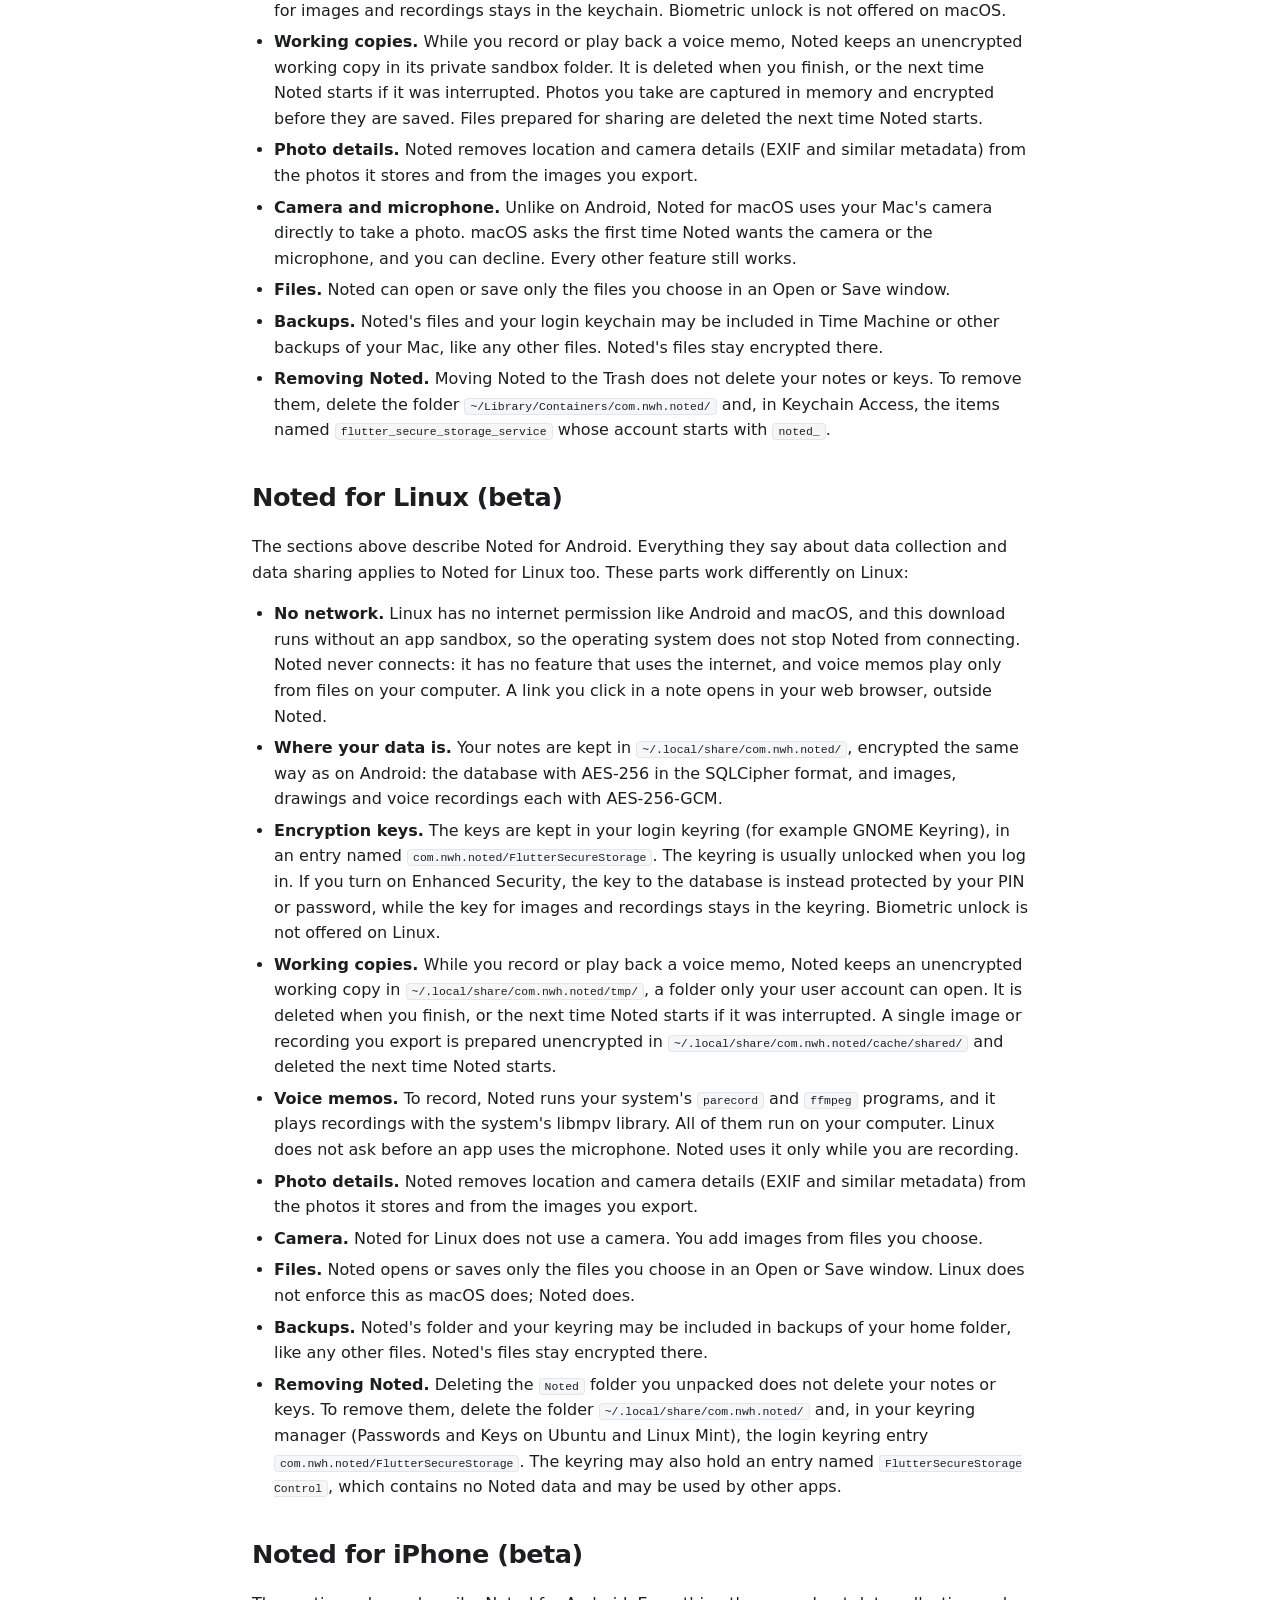
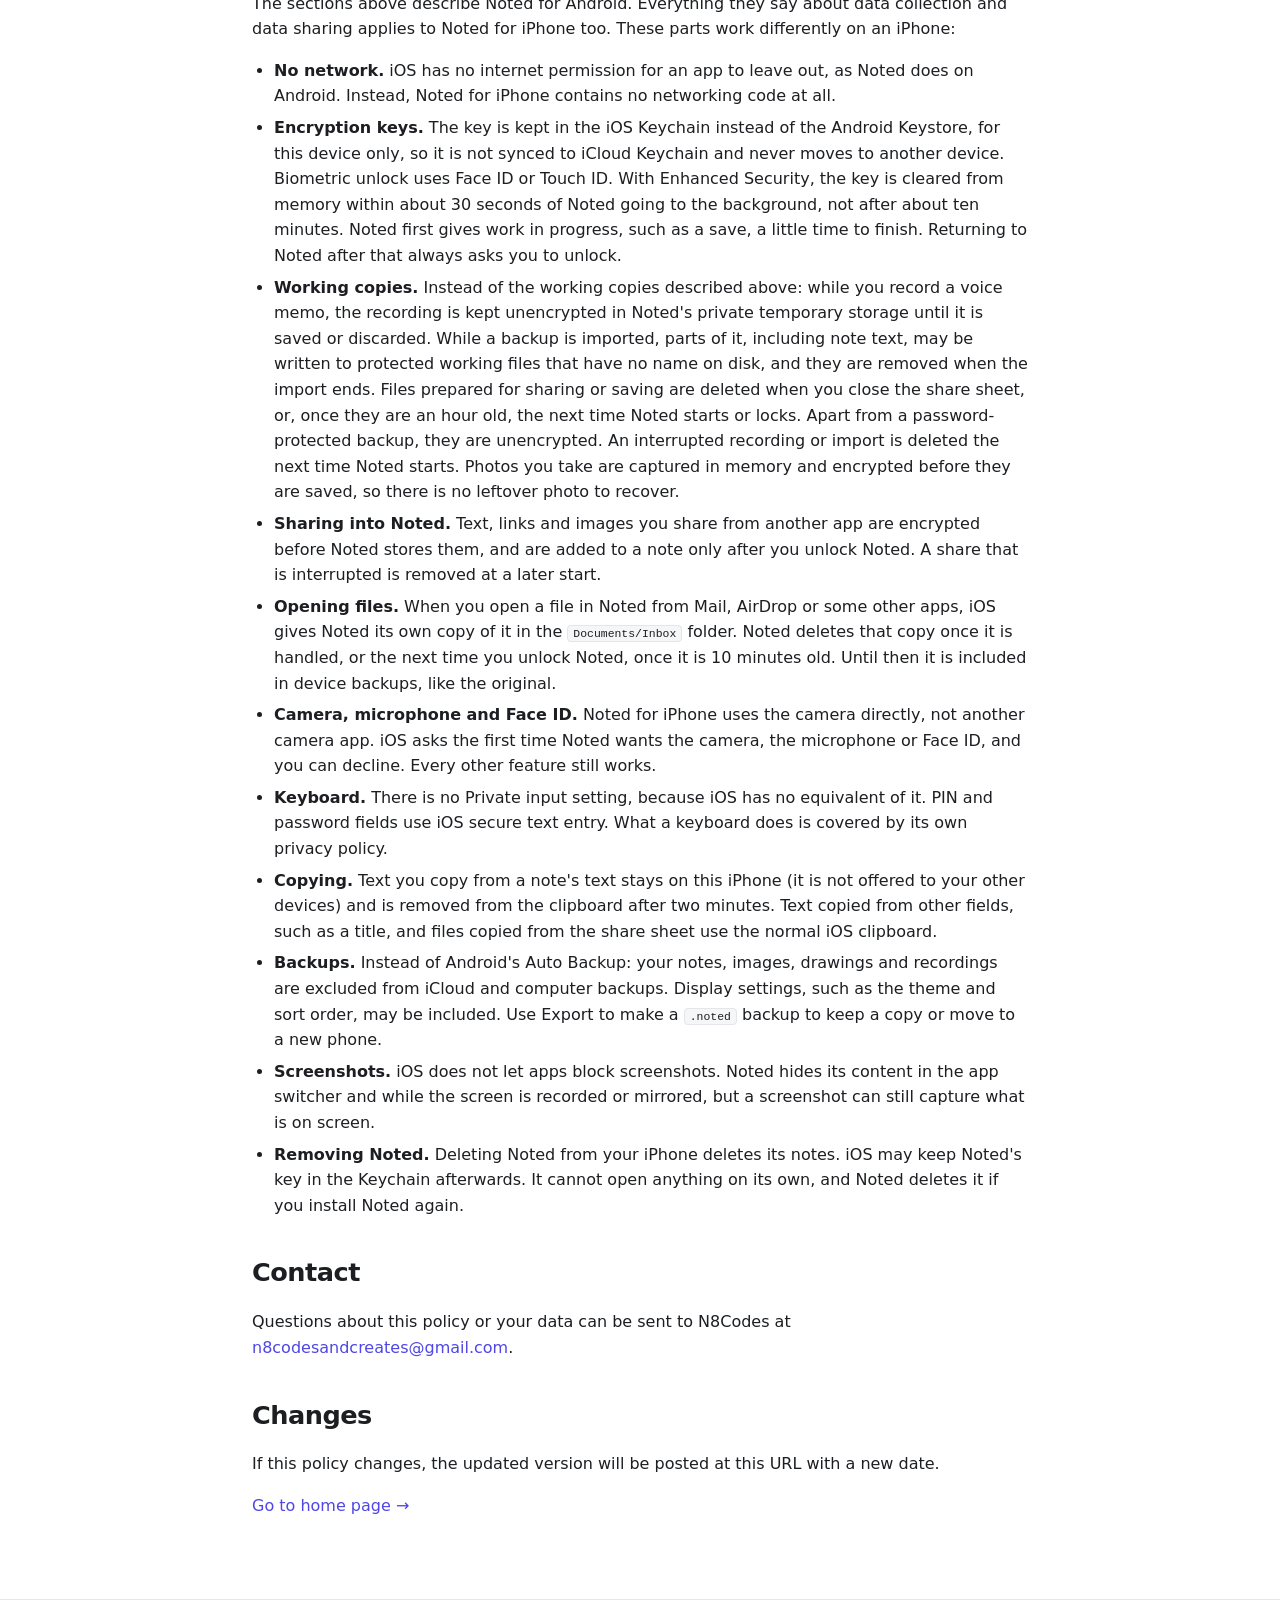
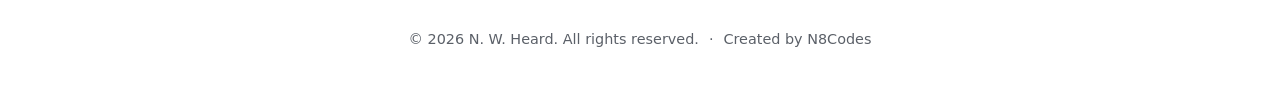
==== commit 8785910c: "Footer: centered, owner line over dot-separated trademark line" ====
--- a/index.html
+++ b/index.html
@@ -132,8 +132,7 @@
 
     <footer>
         <div class="container">
-            <span>© 2026 N. W. Heard. All rights reserved.</span>
-            <span>Created by N8Codes</span>
+            <p class="footer-line"><span>© 2026 N. W. Heard. All rights reserved.</span><span>Created by N8Codes</span></p>
         </div>
     </footer>
 </body>
--- a/styles.css
+++ b/styles.css
@@ -220,10 +220,22 @@
 }
 footer .container {
     display: flex;
-    justify-content: space-between;
-    align-items: center;
+    flex-direction: column;
+    align-items: center;
+    gap: 8px;
+    text-align: center;
+}
+.footer-line {
+    margin: 0;
+    display: flex;
     flex-wrap: wrap;
-    gap: 12px;
-}
+    justify-content: center;
+    row-gap: 4px;
+}
+.footer-line span + span::before {
+    content: "·";
+    margin: 0 10px;
+}
+.footer-line.legal { font-size: 0.8rem; }
 footer a { color: var(--text-soft); }
 footer a:hover { color: var(--accent); }
